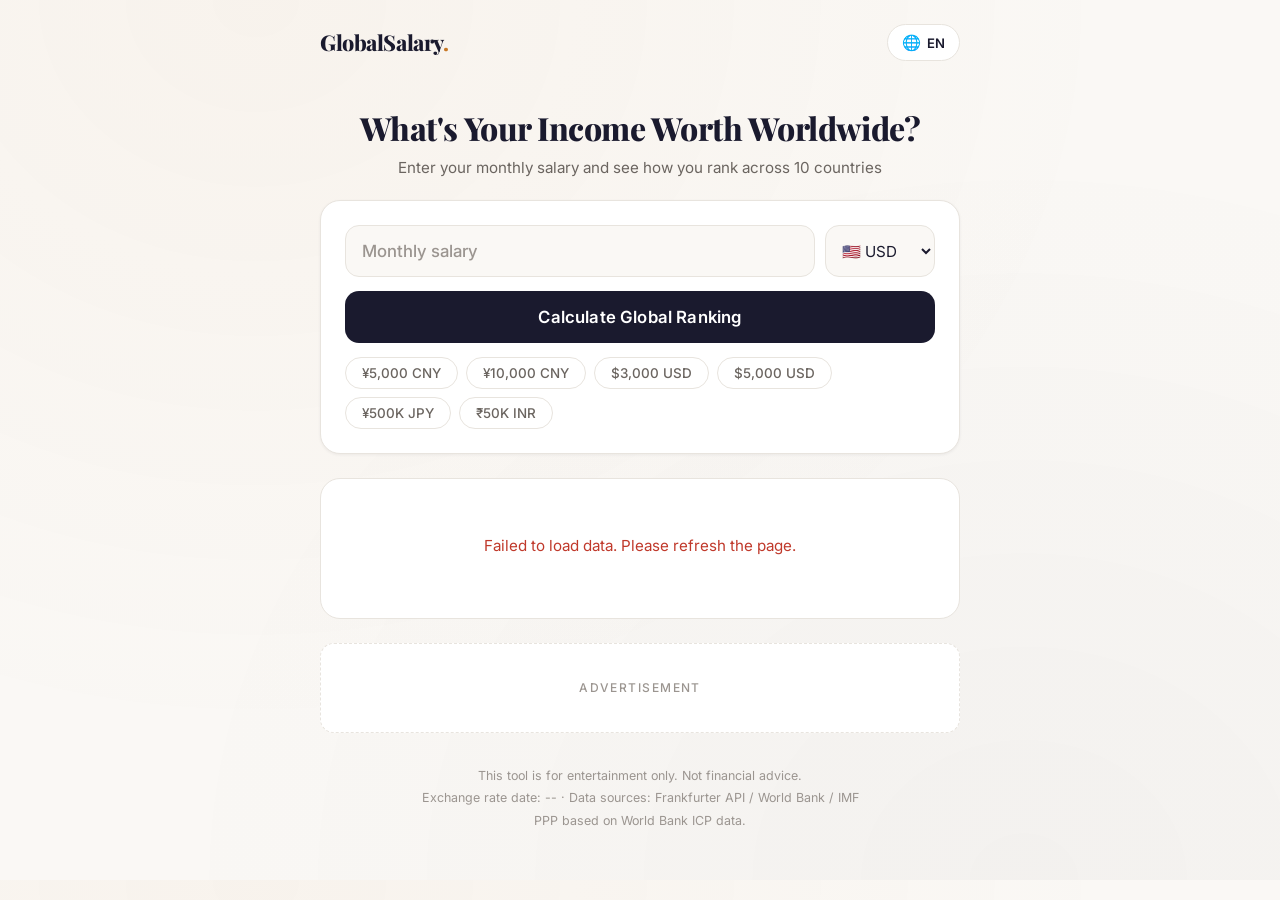
==== index.html @ d6f305a1 "fix: 修复 render.js 中 shareActions 漏括号导致页面报错 + 币种顺序调整 - render.js: shareActions.style.display → shareA" ====
<!DOCTYPE html>
<html lang="en">
<head>
  <meta charset="UTF-8">
  <meta name="viewport" content="width=device-width, initial-scale=1.0">
  <title>Global Income Comparison — What's Your Income Worth Worldwide?</title>
  <meta name="description" content="Enter your monthly salary and see how you rank across 10 countries. Compare purchasing power parity (PPP) with fun animated characters.">
  <meta property="og:title" content="Global Income Comparison">
  <meta property="og:description" content="See how your salary ranks worldwide">
  <meta property="og:type" content="website">
  <meta property="og:image" content="https://globalsalary.fun/og-image.png">
  <meta property="og:image:width" content="1200">
  <meta property="og:image:height" content="630">
  <meta name="theme-color" content="#1a1a2e">
  <link rel="icon" href="data:image/svg+xml,<svg xmlns='http://www.w3.org/2000/svg' viewBox='0 0 100 100'><text y='.9em' font-size='90'>💰</text></svg>">
  <link rel="preconnect" href="https://fonts.googleapis.com">
  <link rel="preconnect" href="https://fonts.gstatic.com" crossorigin>
  <link href="https://fonts.googleapis.com/css2?family=Playfair+Display:wght@600;700;800&family=Inter:wght@400;500;600;700&display=swap" rel="stylesheet">
  <link rel="stylesheet" href="css/style.css">
</head>
<body>
  <div class="page">
    <header class="header">
      <div class="header-top">
        <div class="logo">GlobalSalary<span class="logo-dot">.</span></div>
        <div class="lang-switcher" id="lang-switcher">
          <button class="lang-toggle" id="lang-toggle" aria-label="Switch language">
            <span class="lang-icon">🌐</span>
            <span id="current-lang">EN</span>
          </button>
          <div class="lang-dropdown" id="lang-dropdown">
            <button data-lang="en" class="lang-option active">English</button>
            <button data-lang="ja" class="lang-option">日本語</button>
            <button data-lang="ko" class="lang-option">한국어</button>
            <button data-lang="zh-CN" class="lang-option">中文</button>
            <button data-lang="vi" class="lang-option">Tiếng Việt</button>
            <button data-lang="hi" class="lang-option">हिन्दी</button>
            <button data-lang="pt-BR" class="lang-option">Português (BR)</button>
          </div>
        </div>
      </div>
    </header>

    <main>
      <section class="hero">
        <h1 class="hero-title" id="hero-title">What's Your Income Worth Worldwide?</h1>
        <p class="hero-subtitle" id="hero-subtitle">Enter your monthly salary and see how you rank across 10 countries</p>
      </section>

      <section class="input-section">
        <div class="input-row">
          <input type="number" id="amount" placeholder="Monthly salary" step="any" min="0.01" inputmode="decimal">
          <select id="currency" aria-label="Currency">
            <option value="USD">🇺🇸 USD</option>
            <option value="EUR">🇪🇺 EUR</option>
            <option value="GBP">🇬🇧 GBP</option>
            <option value="JPY">🇯🇵 JPY</option>
            <option value="CNY">🇨🇳 CNY</option>
            <option value="INR">🇮🇳 INR</option>
            <option value="BRL">🇧🇷 BRL</option>
            <option value="VND">🇻🇳 VND</option>
            <option value="IDR">🇮🇩 IDR</option>
            <option value="RUB">🇷🇺 RUB</option>
          </select>
        </div>
        <button class="calc-btn" id="calc-btn">Calculate Global Ranking</button>
        <div class="quick-fills" id="quick-fills">
          <button class="quick-fill" data-amount="5000" data-currency="CNY">¥5,000 CNY</button>
          <button class="quick-fill" data-amount="10000" data-currency="CNY">¥10,000 CNY</button>
          <button class="quick-fill" data-amount="3000" data-currency="USD">$3,000 USD</button>
          <button class="quick-fill" data-amount="5000" data-currency="USD">$5,000 USD</button>
          <button class="quick-fill" data-amount="500000" data-currency="JPY">¥500K JPY</button>
          <button class="quick-fill" data-amount="50000" data-currency="INR">₹50K INR</button>
        </div>
      </section>

      <section class="results-section">
        <div id="capture-area">
          <div class="capture-title" id="rank-title">My Global Income Ranking</div>
          <div id="results-container">
            <div class="empty-state">
              <div class="empty-icon">🌍</div>
              <div class="empty-hint" id="empty-hint">Enter your monthly salary to see your global ranking</div>
            </div>
          </div>
        </div>
        <div class="share-actions" id="share-actions" style="display:none">
          <button class="share-btn" id="share-img-btn">
            <span class="share-icon">📸</span>
            <span id="share-text">Generate Share Image</span>
          </button>
        </div>
      </section>

      <aside class="ad-container" aria-label="Advertisement">
        <div class="ad-placeholder">
          <span class="ad-label">Advertisement</span>
        </div>
      </aside>

      <footer class="disclaimer">
        <p id="disc-1">This tool is for entertainment only. Not financial advice.</p>
        <p><span id="disc-2">Exchange rate date:</span> <span id="data-date">--</span> · <span id="disc-3">Data sources: Frankfurter API / World Bank / IMF</span></p>
        <p id="disc-4">PPP based on World Bank ICP data.</p>
      </footer>
    </main>
  </div>

  <script src="https://html2canvas.hertzen.com/dist/html2canvas.min.js"></script>
  <script src="js/i18n.js"></script>
  <script src="js/exchange.js"></script>
  <script src="js/levels.js"></script>
  <script src="js/characters.js"></script>
  <script src="js/share.js"></script>
  <script src="js/render.js"></script>
  <script src="js/main.js"></script>
</body>
</html>
---- css/style.css ----
:root {
  --bg: #faf8f5;
  --surface: #ffffff;
  --surface-hover: #f8f6f2;
  --text: #1a1a2e;
  --text-secondary: #6b6560;
  --text-muted: #9b9590;
  --accent: #c77826;
  --accent-light: #e8a84c;
  --navy: #1a1a2e;
  --navy-light: #2d2d44;
  --border: #e8e4de;
  --border-light: #f0ece6;
  --shadow-sm: 0 1px 3px rgba(26, 26, 46, 0.06);
  --shadow-md: 0 4px 16px rgba(26, 26, 46, 0.08);
  --shadow-lg: 0 8px 32px rgba(26, 26, 46, 0.1);
  --radius-sm: 8px;
  --radius: 14px;
  --radius-lg: 20px;
  --font-display: 'Playfair Display', Georgia, 'Times New Roman', serif;
  --font-body: 'Inter', -apple-system, BlinkMacSystemFont, 'Segoe UI', sans-serif;
  /* Level colors */
  --lvl-extremely-rich: #c77826;
  --lvl-extremely-rich-bg: #fdf3e0;
  --lvl-very-rich: #b87c2c;
  --lvl-very-rich-bg: #fef0db;
  --lvl-middle: #2a7d4f;
  --lvl-middle-bg: #e6f4ec;
  --lvl-average: #2d5f7c;
  --lvl-average-bg: #e8f0f7;
  --lvl-low: #6b4e8a;
  --lvl-low-bg: #f2ecf7;
  --lvl-very-low: #8b5e3c;
  --lvl-very-low-bg: #faf0e8;
  --lvl-extremely-low: #9b4b4b;
  --lvl-extremely-low-bg: #faebeb;
}

*, *::before, *::after { margin: 0; padding: 0; box-sizing: border-box; }

body {
  font-family: var(--font-body);
  background: var(--bg);
  color: var(--text);
  line-height: 1.5;
  -webkit-font-smoothing: antialiased;
  background-image:
    radial-gradient(ellipse at 20% 0%, rgba(199, 120, 38, 0.04) 0%, transparent 60%),
    radial-gradient(ellipse at 80% 100%, rgba(26, 26, 46, 0.03) 0%, transparent 60%);
}

.page {
  max-width: 680px;
  margin: 0 auto;
  padding: 24px 20px 48px;
}

/* Header */
.header { margin-bottom: 20px; }
.header-top {
  display: flex;
  justify-content: space-between;
  align-items: center;
}
.logo {
  font-family: var(--font-display);
  font-size: 1.35rem;
  font-weight: 800;
  color: var(--navy);
  letter-spacing: -0.02em;
}
.logo-dot { color: var(--accent); }

/* Language switcher */
.lang-switcher { position: relative; }
.lang-toggle {
  display: flex;
  align-items: center;
  gap: 6px;
  padding: 8px 14px;
  background: var(--surface);
  border: 1.5px solid var(--border);
  border-radius: 24px;
  cursor: pointer;
  font-family: var(--font-body);
  font-size: 0.82rem;
  font-weight: 600;
  color: var(--text);
  transition: border-color 0.2s, box-shadow 0.2s;
}
.lang-toggle:hover { border-color: var(--accent); box-shadow: var(--shadow-sm); }
.lang-icon { font-size: 0.95rem; }
.lang-dropdown {
  display: none;
  position: absolute;
  top: calc(100% + 6px);
  right: 0;
  background: var(--surface);
  border: 1.5px solid var(--border);
  border-radius: var(--radius);
  box-shadow: var(--shadow-lg);
  padding: 6px;
  min-width: 180px;
  z-index: 100;
}
.lang-dropdown.open { display: block; }
.lang-option {
  display: block;
  width: 100%;
  text-align: left;
  padding: 10px 14px;
  border: none;
  background: none;
  cursor: pointer;
  font-family: var(--font-body);
  font-size: 0.9rem;
  color: var(--text);
  border-radius: var(--radius-sm);
  transition: background 0.15s;
}
.lang-option:hover { background: var(--bg); }
.lang-option.active { background: #fdf3e0; color: var(--accent); font-weight: 600; }

/* Hero */
.hero {
  text-align: center;
  padding: 28px 0 20px;
}
.hero-title {
  font-family: var(--font-display);
  font-size: 2rem;
  font-weight: 800;
  color: var(--navy);
  line-height: 1.2;
  letter-spacing: -0.015em;
}
.hero-subtitle {
  color: var(--text-secondary);
  font-size: 0.95rem;
  margin-top: 10px;
  font-weight: 400;
}

/* Input section */
.input-section {
  background: var(--surface);
  border: 1px solid var(--border);
  border-radius: var(--radius-lg);
  padding: 24px;
  box-shadow: var(--shadow-sm);
  margin-bottom: 24px;
}
.input-row {
  display: flex;
  gap: 10px;
  align-items: center;
}
.input-row input {
  flex: 1;
  height: 52px;
  border: 1.5px solid var(--border);
  border-radius: var(--radius);
  padding: 0 16px;
  font-family: var(--font-body);
  font-size: 1.05rem;
  font-weight: 500;
  color: var(--text);
  background: var(--bg);
  outline: none;
  transition: border-color 0.2s, box-shadow 0.2s;
}
.input-row input:focus {
  border-color: var(--accent);
  box-shadow: 0 0 0 3px rgba(199, 120, 38, 0.1);
}
.input-row input::placeholder { color: var(--text-muted); }
.input-row select {
  height: 52px;
  border: 1.5px solid var(--border);
  border-radius: var(--radius);
  padding: 0 12px;
  font-family: var(--font-body);
  font-size: 0.95rem;
  background: var(--bg);
  color: var(--text);
  cursor: pointer;
  min-width: 110px;
  outline: none;
  transition: border-color 0.2s;
}
.input-row select:focus { border-color: var(--accent); }

.calc-btn {
  width: 100%;
  height: 52px;
  margin-top: 14px;
  background: var(--navy);
  color: #fff;
  border: none;
  border-radius: var(--radius);
  font-family: var(--font-body);
  font-size: 1.05rem;
  font-weight: 600;
  cursor: pointer;
  transition: background 0.2s, transform 0.1s, box-shadow 0.2s;
  letter-spacing: 0.01em;
}
.calc-btn:hover {
  background: var(--navy-light);
  box-shadow: var(--shadow-md);
}
.calc-btn:active { transform: scale(0.985); }

/* Quick fills */
.quick-fills {
  display: flex;
  gap: 8px;
  margin-top: 14px;
  flex-wrap: wrap;
}
.quick-fill {
  padding: 7px 16px;
  border: 1.5px solid var(--border);
  border-radius: 22px;
  background: var(--surface);
  color: var(--text-secondary);
  font-family: var(--font-body);
  font-size: 0.84rem;
  font-weight: 500;
  cursor: pointer;
  transition: all 0.2s;
}
.quick-fill:hover {
  border-color: var(--accent);
  color: var(--accent);
  background: #fef9f3;
}

/* Results */
.results-section { min-height: 120px; }

/* Empty state */
.empty-state { text-align: center; padding: 52px 20px; }
.empty-icon { font-size: 2.8rem; margin-bottom: 12px; opacity: 0.6; }
.empty-hint { color: var(--text-muted); font-size: 0.95rem; }

/* Error state */
.error-message {
  text-align: center;
  color: #c0392b;
  padding: 40px 20px;
  font-size: 0.95rem;
}

/* Capture area */
#capture-area {
  background: var(--surface);
  border: 1px solid var(--border);
  border-radius: var(--radius-lg);
  padding: 16px 20px 20px;
}
.capture-title {
  text-align: center;
  font-family: var(--font-display);
  font-size: 1.15rem;
  font-weight: 700;
  color: var(--navy);
  padding: 10px 0 14px;
  display: none;
  letter-spacing: -0.01em;
}

/* Result cards */
.result-card {
  display: flex;
  align-items: center;
  gap: 14px;
  padding: 16px 18px;
  margin-bottom: 8px;
  background: var(--bg);
  border: 1px solid var(--border-light);
  border-radius: var(--radius);
  animation: cardIn 0.45s ease-out both;
  transition: transform 0.2s, box-shadow 0.2s;
}
.result-card:hover {
  transform: translateY(-1px);
  box-shadow: var(--shadow-sm);
}
.result-card:last-child { margin-bottom: 0; }

.card-rank {
  font-family: var(--font-display);
  font-size: 0.95rem;
  font-weight: 700;
  color: var(--text-muted);
  min-width: 30px;
  text-align: center;
}
.card-flag { font-size: 1.7rem; line-height: 1; }
.card-info { flex: 1; min-width: 0; }
.card-currency { font-size: 0.78rem; color: var(--text-muted); font-weight: 500; letter-spacing: 0.03em; }
.card-amount {
  font-size: 1.15rem;
  font-weight: 700;
  color: var(--text);
  font-family: var(--font-body);
  letter-spacing: -0.01em;
  margin-top: 1px;
}
.card-country {
  font-size: 0.76rem;
  color: var(--text-muted);
  margin-top: 1px;
}
.card-levels {
  display: flex;
  flex-direction: column;
  gap: 5px;
  align-items: flex-end;
}
.level-tag {
  padding: 4px 12px;
  border-radius: 12px;
  font-size: 0.73rem;
  font-weight: 600;
  white-space: nowrap;
  letter-spacing: 0.01em;
}
.card-character {
  font-size: 1.7rem;
  min-width: 36px;
  text-align: center;
  line-height: 1;
}

/* Level colors */
.extremely_rich { background: var(--lvl-extremely-rich-bg); color: var(--lvl-extremely-rich); }
.very_rich     { background: var(--lvl-very-rich-bg); color: var(--lvl-very-rich); }
.middle        { background: var(--lvl-middle-bg); color: var(--lvl-middle); }
.average       { background: var(--lvl-average-bg); color: var(--lvl-average); }
.low           { background: var(--lvl-low-bg); color: var(--lvl-low); }
.very_low      { background: var(--lvl-very-low-bg); color: var(--lvl-very-low); }
.extremely_low { background: var(--lvl-extremely-low-bg); color: var(--lvl-extremely-low); }

/* Share actions */
.share-actions { display: flex; justify-content: center; margin-top: 18px; }
.share-btn {
  display: inline-flex;
  align-items: center;
  gap: 8px;
  padding: 12px 28px;
  background: var(--surface);
  border: 1.5px solid var(--border);
  border-radius: 28px;
  color: var(--text);
  font-family: var(--font-body);
  font-size: 0.92rem;
  font-weight: 600;
  cursor: pointer;
  transition: all 0.2s;
}
.share-btn:hover { border-color: var(--accent); color: var(--accent); background: #fef9f3; }
.share-icon { font-size: 1.05rem; }

/* Ad */
.ad-container { margin: 24px 0; display: flex; justify-content: center; }
.ad-placeholder {
  width: 100%;
  max-width: 728px;
  height: 90px;
  background: var(--surface);
  border: 1.5px dashed var(--border);
  border-radius: var(--radius);
  display: flex;
  align-items: center;
  justify-content: center;
}
.ad-label { font-size: 0.75rem; color: var(--text-muted); text-transform: uppercase; letter-spacing: 0.12em; font-weight: 500; }

/* Disclaimer */
.disclaimer {
  margin-top: 32px;
  text-align: center;
  font-size: 0.78rem;
  color: var(--text-muted);
  line-height: 1.8;
}

/* Animations */
@keyframes cardIn {
  0% { opacity: 0; transform: translateY(16px) scale(0.96); }
  100% { opacity: 1; transform: translateY(0) scale(1); }
}

/* Mobile */
@media (max-width: 480px) {
  .page { padding: 16px 14px 32px; }
  .hero-title { font-size: 1.5rem; }
  .hero-subtitle { font-size: 0.85rem; }
  .input-section { padding: 18px 16px; }
  .input-row input { font-size: 1rem; height: 48px; }
  .input-row select { height: 48px; min-width: 95px; }
  .calc-btn { height: 48px; font-size: 1rem; }
  .result-card { padding: 12px 14px; gap: 10px; }
  .card-amount { font-size: 1rem; }
  .card-flag { font-size: 1.4rem; }
  .card-character { font-size: 1.4rem; min-width: 30px; }
  .level-tag { font-size: 0.68rem; padding: 3px 10px; }
  .ad-placeholder { max-width: 320px; height: 50px; }
  .lang-dropdown { min-width: 160px; }
}
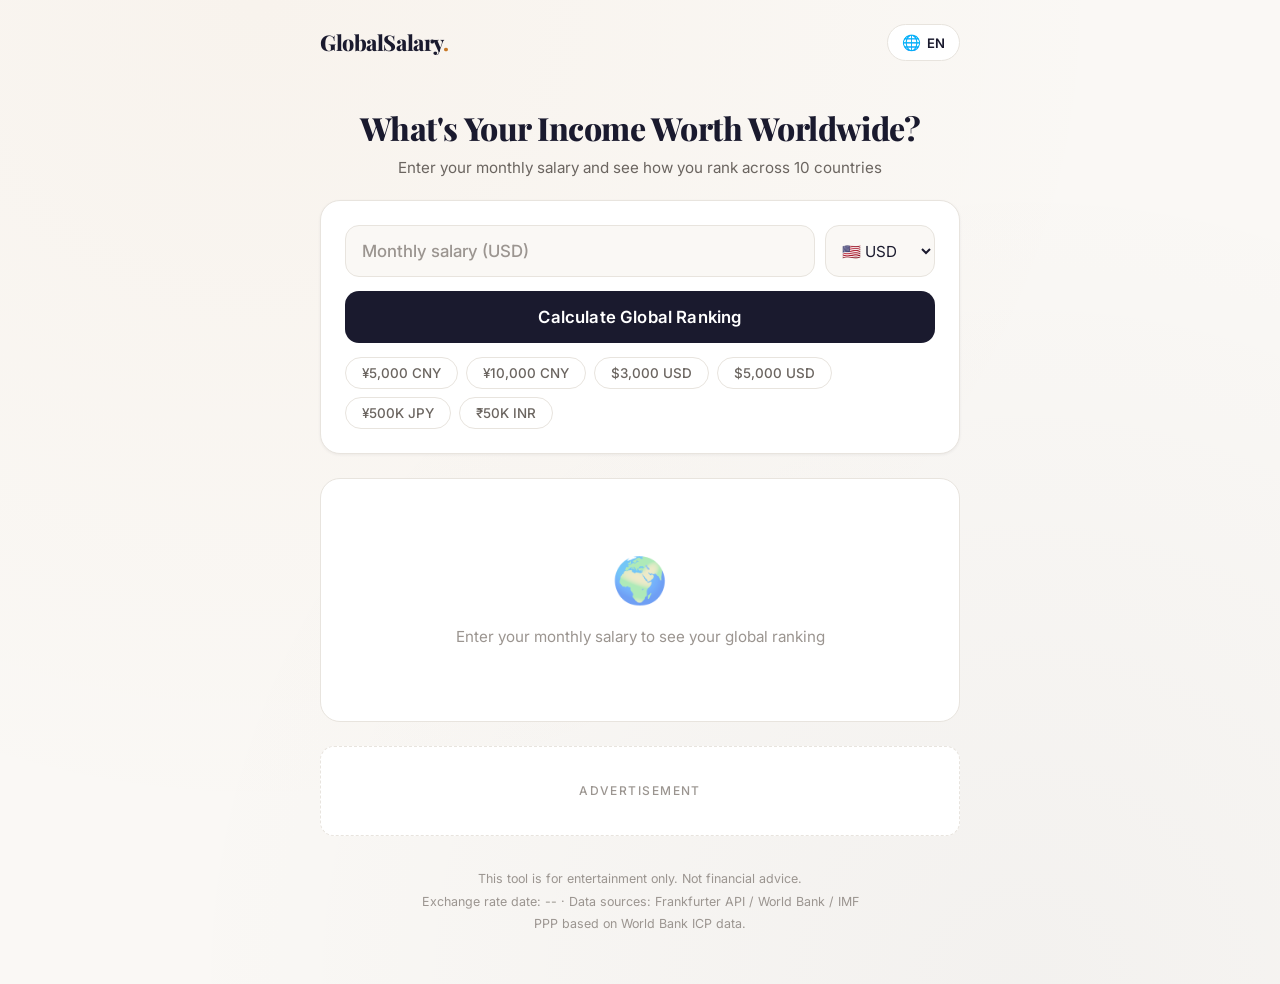
==== commit b4198af7: "fix: 代码审查反馈修复（7中优 + 6低优） - i18n: PPP 前缀纳入翻译系统（zh-CN→购买力平价，其余→PPP） - share.js: Capturing...使用 I18n.t，" ====
--- a/index.html
+++ b/index.html
@@ -8,7 +8,9 @@
   <meta property="og:title" content="Global Income Comparison">
   <meta property="og:description" content="See how your salary ranks worldwide">
   <meta property="og:type" content="website">
+  <meta property="og:url" content="https://globalsalary.fun/">
   <meta property="og:image" content="https://globalsalary.fun/og-image.png">
+  <meta name="twitter:card" content="summary_large_image">
   <meta property="og:image:width" content="1200">
   <meta property="og:image:height" content="630">
   <meta name="theme-color" content="#1a1a2e">
--- a/css/style.css
+++ b/css/style.css
@@ -1,7 +1,6 @@
 :root {
   --bg: #faf8f5;
   --surface: #ffffff;
-  --surface-hover: #f8f6f2;
   --text: #1a1a2e;
   --text-secondary: #6b6560;
   --text-muted: #9b9590;
@@ -393,6 +392,30 @@
   100% { opacity: 1; transform: translateY(0) scale(1); }
 }
 
+/* Toast */
+.share-toast {
+  position: fixed;
+  bottom: 28px;
+  left: 50%;
+  transform: translateX(-50%) translateY(100px);
+  background: var(--navy);
+  color: #fff;
+  padding: 12px 24px;
+  border-radius: 28px;
+  font-family: var(--font-body);
+  font-size: 0.92rem;
+  font-weight: 600;
+  z-index: 999;
+  opacity: 0;
+  transition: transform 0.3s ease, opacity 0.3s ease;
+  pointer-events: none;
+  box-shadow: 0 4px 20px rgba(0,0,0,0.25);
+}
+.share-toast.show {
+  transform: translateX(-50%) translateY(0);
+  opacity: 1;
+}
+
 /* Mobile */
 @media (max-width: 480px) {
   .page { padding: 16px 14px 32px; }
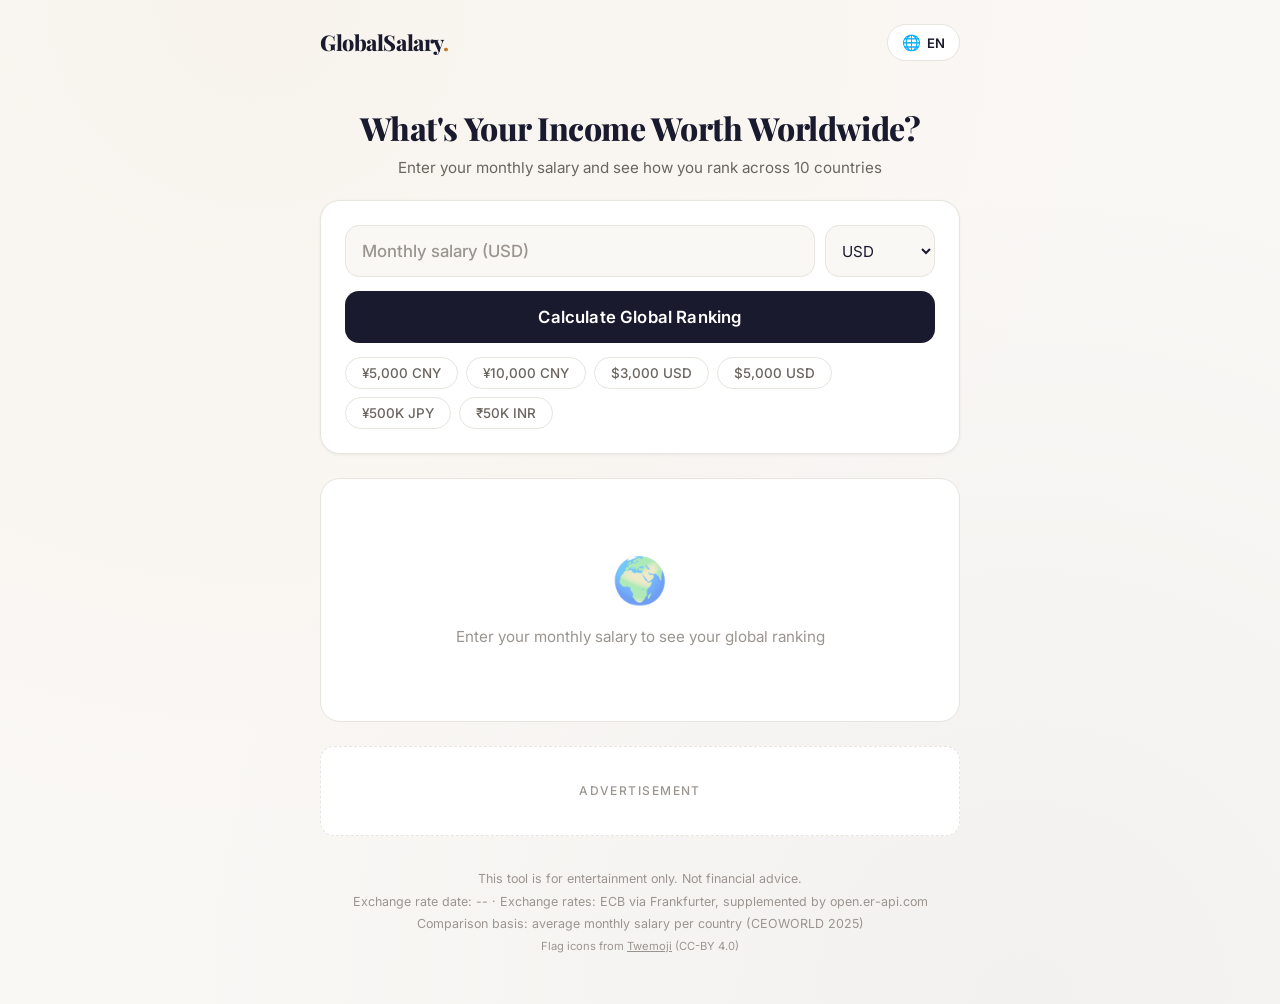
==== commit 78fdfde5: "fix: 对抗性审查修复 — 分享图水印、国旗渲染与数据可信度 - 分享图补上域名水印、免责声明、数据日期和输入回显（此前截图无任何回流路径） - emoji 国旗换成自托管 Twemoji SVG：" ====
--- a/index.html
+++ b/index.html
@@ -53,16 +53,16 @@
         <div class="input-row">
           <input type="number" id="amount" placeholder="Monthly salary" step="any" min="0.01" inputmode="decimal">
           <select id="currency" aria-label="Currency">
-            <option value="USD">🇺🇸 USD</option>
-            <option value="EUR">🇪🇺 EUR</option>
-            <option value="GBP">🇬🇧 GBP</option>
-            <option value="JPY">🇯🇵 JPY</option>
-            <option value="CNY">🇨🇳 CNY</option>
-            <option value="INR">🇮🇳 INR</option>
-            <option value="BRL">🇧🇷 BRL</option>
-            <option value="VND">🇻🇳 VND</option>
-            <option value="IDR">🇮🇩 IDR</option>
-            <option value="RUB">🇷🇺 RUB</option>
+            <option value="USD">USD</option>
+            <option value="EUR">EUR</option>
+            <option value="GBP">GBP</option>
+            <option value="JPY">JPY</option>
+            <option value="CNY">CNY</option>
+            <option value="INR">INR</option>
+            <option value="BRL">BRL</option>
+            <option value="VND">VND</option>
+            <option value="IDR">IDR</option>
+            <option value="RUB">RUB</option>
           </select>
         </div>
         <button class="calc-btn" id="calc-btn">Calculate Global Ranking</button>
@@ -79,11 +79,17 @@
       <section class="results-section">
         <div id="capture-area">
           <div class="capture-title" id="rank-title">My Global Income Ranking</div>
+          <div class="capture-meta" id="capture-meta"></div>
           <div id="results-container">
             <div class="empty-state">
               <div class="empty-icon">🌍</div>
               <div class="empty-hint" id="empty-hint">Enter your monthly salary to see your global ranking</div>
             </div>
+          </div>
+          <div class="capture-footer" id="capture-footer">
+            <div class="capture-brand">globalsalary.fun</div>
+            <div class="capture-fine" id="capture-fine"></div>
+            <div class="capture-date"><span id="capture-date-label"></span> <span id="capture-date-value">--</span></div>
           </div>
         </div>
         <div class="share-actions" id="share-actions" style="display:none">
@@ -102,8 +108,10 @@
 
       <footer class="disclaimer">
         <p id="disc-1">This tool is for entertainment only. Not financial advice.</p>
-        <p><span id="disc-2">Exchange rate date:</span> <span id="data-date">--</span> · <span id="disc-3">Data sources: Frankfurter API / World Bank / IMF</span></p>
-        <p id="disc-4">PPP based on World Bank ICP data.</p>
+        <p><span id="disc-2">Exchange rate date:</span> <span id="data-date">--</span> · <span id="disc-3">Exchange rates: ECB via Frankfurter, supplemented by open.er-api.com</span></p>
+        <p class="stale-note" id="stale-note"></p>
+        <p id="disc-4">Comparison basis: average monthly salary per country (CEOWORLD 2025)</p>
+        <p class="credit">Flag icons from <a href="https://github.com/twitter/twemoji" rel="license noopener">Twemoji</a> (CC-BY 4.0)</p>
       </footer>
     </main>
   </div>
--- a/css/style.css
+++ b/css/style.css
@@ -269,6 +269,39 @@
   letter-spacing: -0.01em;
 }
 
+.capture-meta {
+  text-align: center;
+  font-size: 0.88rem;
+  color: var(--text-muted);
+  margin: -6px 0 14px;
+  display: none;
+}
+.capture-footer {
+  margin-top: 16px;
+  padding-top: 14px;
+  border-top: 1px solid var(--border);
+  text-align: center;
+  display: none;
+}
+.capture-brand {
+  font-family: var(--font-display);
+  font-weight: 700;
+  font-size: 1rem;
+  color: var(--navy);
+  letter-spacing: -0.01em;
+}
+.capture-fine {
+  font-size: 0.75rem;
+  color: var(--text-muted);
+  margin-top: 5px;
+  line-height: 1.5;
+}
+.capture-date {
+  font-size: 0.72rem;
+  color: var(--text-muted);
+  margin-top: 3px;
+}
+
 /* Result cards */
 .result-card {
   display: flex;
@@ -296,7 +329,14 @@
   min-width: 30px;
   text-align: center;
 }
-.card-flag { font-size: 1.7rem; line-height: 1; }
+.card-flag {
+  width: 30px;
+  height: 30px;
+  flex: 0 0 30px;
+  display: block;
+  border-radius: 7px;
+  box-shadow: 0 1px 3px rgba(0, 0, 0, 0.14);
+}
 .card-info { flex: 1; min-width: 0; }
 .card-currency { font-size: 0.78rem; color: var(--text-muted); font-weight: 500; letter-spacing: 0.03em; }
 .card-amount {
@@ -314,8 +354,6 @@
 }
 .card-levels {
   display: flex;
-  flex-direction: column;
-  gap: 5px;
   align-items: flex-end;
 }
 .level-tag {
@@ -341,6 +379,7 @@
 .low           { background: var(--lvl-low-bg); color: var(--lvl-low); }
 .very_low      { background: var(--lvl-very-low-bg); color: var(--lvl-very-low); }
 .extremely_low { background: var(--lvl-extremely-low-bg); color: var(--lvl-extremely-low); }
+.level-unavailable { background: #f1f1f3; color: var(--text-muted); font-weight: 500; }
 
 /* Share actions */
 .share-actions { display: flex; justify-content: center; margin-top: 18px; }
@@ -385,6 +424,10 @@
   color: var(--text-muted);
   line-height: 1.8;
 }
+.credit { font-size: 0.7rem; }
+.credit a { color: inherit; }
+.stale-note:empty { display: none; }
+.stale-note { color: #b06a00; font-size: 0.74rem; }
 
 /* Animations */
 @keyframes cardIn {
@@ -427,7 +470,7 @@
   .calc-btn { height: 48px; font-size: 1rem; }
   .result-card { padding: 12px 14px; gap: 10px; }
   .card-amount { font-size: 1rem; }
-  .card-flag { font-size: 1.4rem; }
+  .card-flag { width: 25px; height: 25px; flex-basis: 25px; }
   .card-character { font-size: 1.4rem; min-width: 30px; }
   .level-tag { font-size: 0.68rem; padding: 3px 10px; }
   .ad-placeholder { max-width: 320px; height: 50px; }
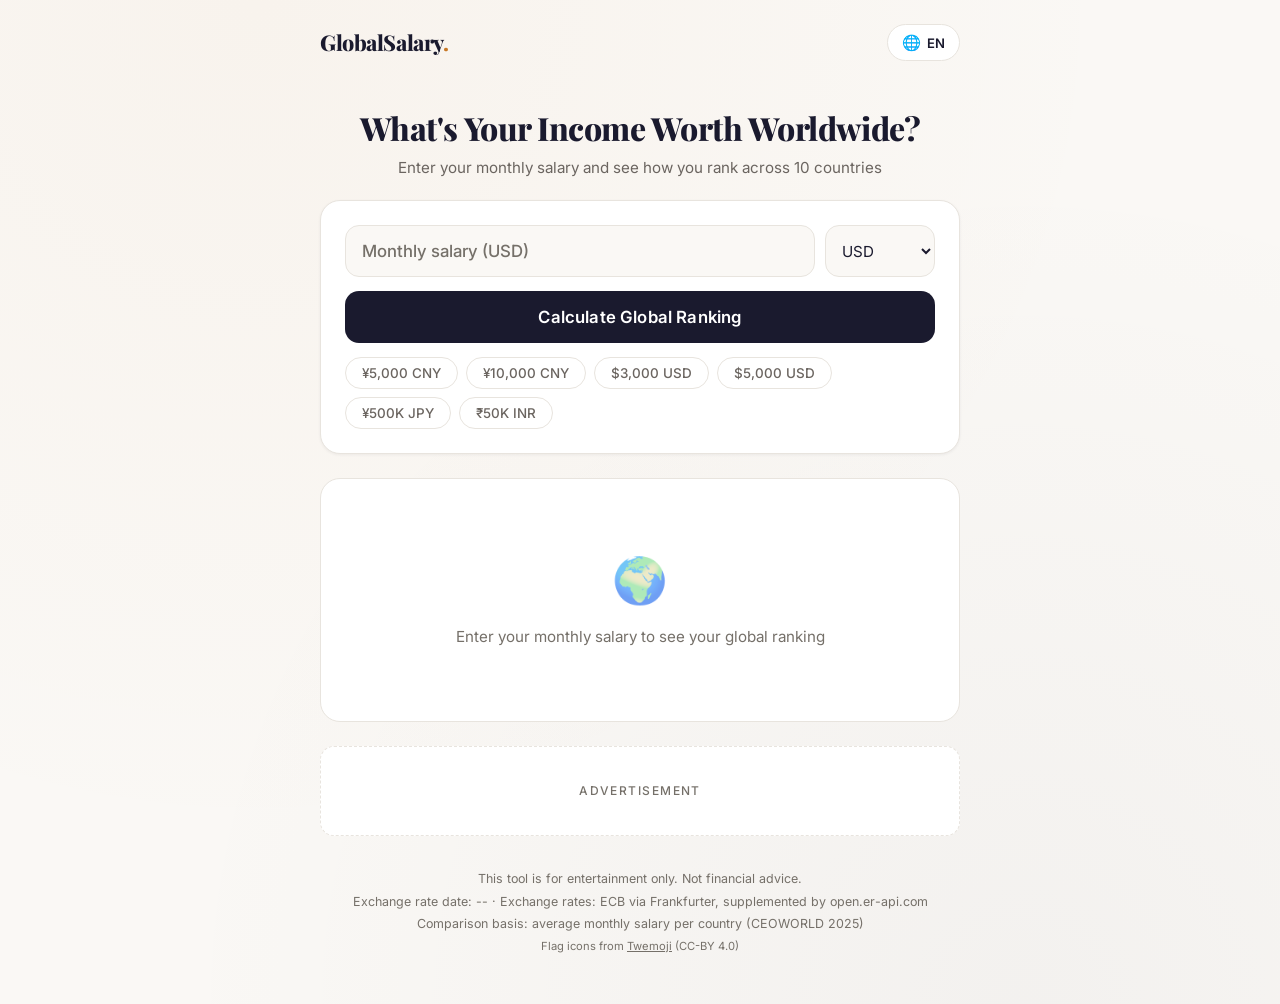
==== commit 3993df47: "fix: html2canvas 改为带 SRI 的按需加载，并补齐无障碍与对比度 - 此前 html2canvas 是同步第三方 <script>，排在全部应用脚本之前：CDN 慢或被拦时   整个" ====
--- a/index.html
+++ b/index.html
@@ -10,6 +10,8 @@
   <meta property="og:type" content="website">
   <meta property="og:url" content="https://globalsalary.fun/">
   <meta property="og:image" content="https://globalsalary.fun/og-image.png">
+  <meta property="og:image:alt" content="What's your salary worth worldwide? Sample ranking across India, Vietnam and the United States">
+  <meta name="twitter:image" content="https://globalsalary.fun/og-image.png">
   <meta name="twitter:card" content="summary_large_image">
   <meta property="og:image:width" content="1200">
   <meta property="og:image:height" content="630">
@@ -26,7 +28,7 @@
       <div class="header-top">
         <div class="logo">GlobalSalary<span class="logo-dot">.</span></div>
         <div class="lang-switcher" id="lang-switcher">
-          <button class="lang-toggle" id="lang-toggle" aria-label="Switch language">
+          <button class="lang-toggle" id="lang-toggle" aria-label="Switch language" aria-haspopup="true" aria-expanded="false" aria-controls="lang-dropdown">
             <span class="lang-icon">🌐</span>
             <span id="current-lang">EN</span>
           </button>
@@ -51,6 +53,7 @@
 
       <section class="input-section">
         <div class="input-row">
+          <label class="visually-hidden" for="amount" id="amount-label">Monthly salary</label>
           <input type="number" id="amount" placeholder="Monthly salary" step="any" min="0.01" inputmode="decimal">
           <select id="currency" aria-label="Currency">
             <option value="USD">USD</option>
@@ -86,6 +89,7 @@
               <div class="empty-hint" id="empty-hint">Enter your monthly salary to see your global ranking</div>
             </div>
           </div>
+          <p class="visually-hidden" id="results-status" role="status" aria-live="polite"></p>
           <div class="capture-footer" id="capture-footer">
             <div class="capture-brand">globalsalary.fun</div>
             <div class="capture-fine" id="capture-fine"></div>
@@ -116,7 +120,6 @@
     </main>
   </div>
 
-  <script src="https://html2canvas.hertzen.com/dist/html2canvas.min.js"></script>
   <script src="js/i18n.js"></script>
   <script src="js/exchange.js"></script>
   <script src="js/levels.js"></script>
--- a/css/style.css
+++ b/css/style.css
@@ -3,7 +3,7 @@
   --surface: #ffffff;
   --text: #1a1a2e;
   --text-secondary: #6b6560;
-  --text-muted: #9b9590;
+  --text-muted: #757069;
   --accent: #c77826;
   --accent-light: #e8a84c;
   --navy: #1a1a2e;
@@ -19,11 +19,11 @@
   --font-display: 'Playfair Display', Georgia, 'Times New Roman', serif;
   --font-body: 'Inter', -apple-system, BlinkMacSystemFont, 'Segoe UI', sans-serif;
   /* Level colors */
-  --lvl-extremely-rich: #c77826;
+  --lvl-extremely-rich: #8f5200;
   --lvl-extremely-rich-bg: #fdf3e0;
-  --lvl-very-rich: #b87c2c;
+  --lvl-very-rich: #a05c0a;
   --lvl-very-rich-bg: #fef0db;
-  --lvl-middle: #2a7d4f;
+  --lvl-middle: #227345;
   --lvl-middle-bg: #e6f4ec;
   --lvl-average: #2d5f7c;
   --lvl-average-bg: #e8f0f7;
@@ -37,6 +37,15 @@
 
 *, *::before, *::after { margin: 0; padding: 0; box-sizing: border-box; }
 
+.visually-hidden {
+  position: absolute;
+  width: 1px;
+  height: 1px;
+  overflow: hidden;
+  clip-path: inset(50%);
+  white-space: nowrap;
+}
+
 body {
   font-family: var(--font-body);
   background: var(--bg);
@@ -204,8 +213,8 @@
   transition: background 0.2s, transform 0.1s, box-shadow 0.2s;
   letter-spacing: 0.01em;
 }
-.calc-btn:hover {
-  background: var(--navy-light);
+a.calc-btn { display: flex; align-items: center; justify-content: center; text-decoration: none; }
+.calc-btn:hover {  background: var(--navy-light);
   box-shadow: var(--shadow-md);
 }
 .calc-btn:active { transform: scale(0.985); }
@@ -427,7 +436,7 @@
 .credit { font-size: 0.7rem; }
 .credit a { color: inherit; }
 .stale-note:empty { display: none; }
-.stale-note { color: #b06a00; font-size: 0.74rem; }
+.stale-note { color: #9a5b00; font-size: 0.74rem; }
 
 /* Animations */
 @keyframes cardIn {
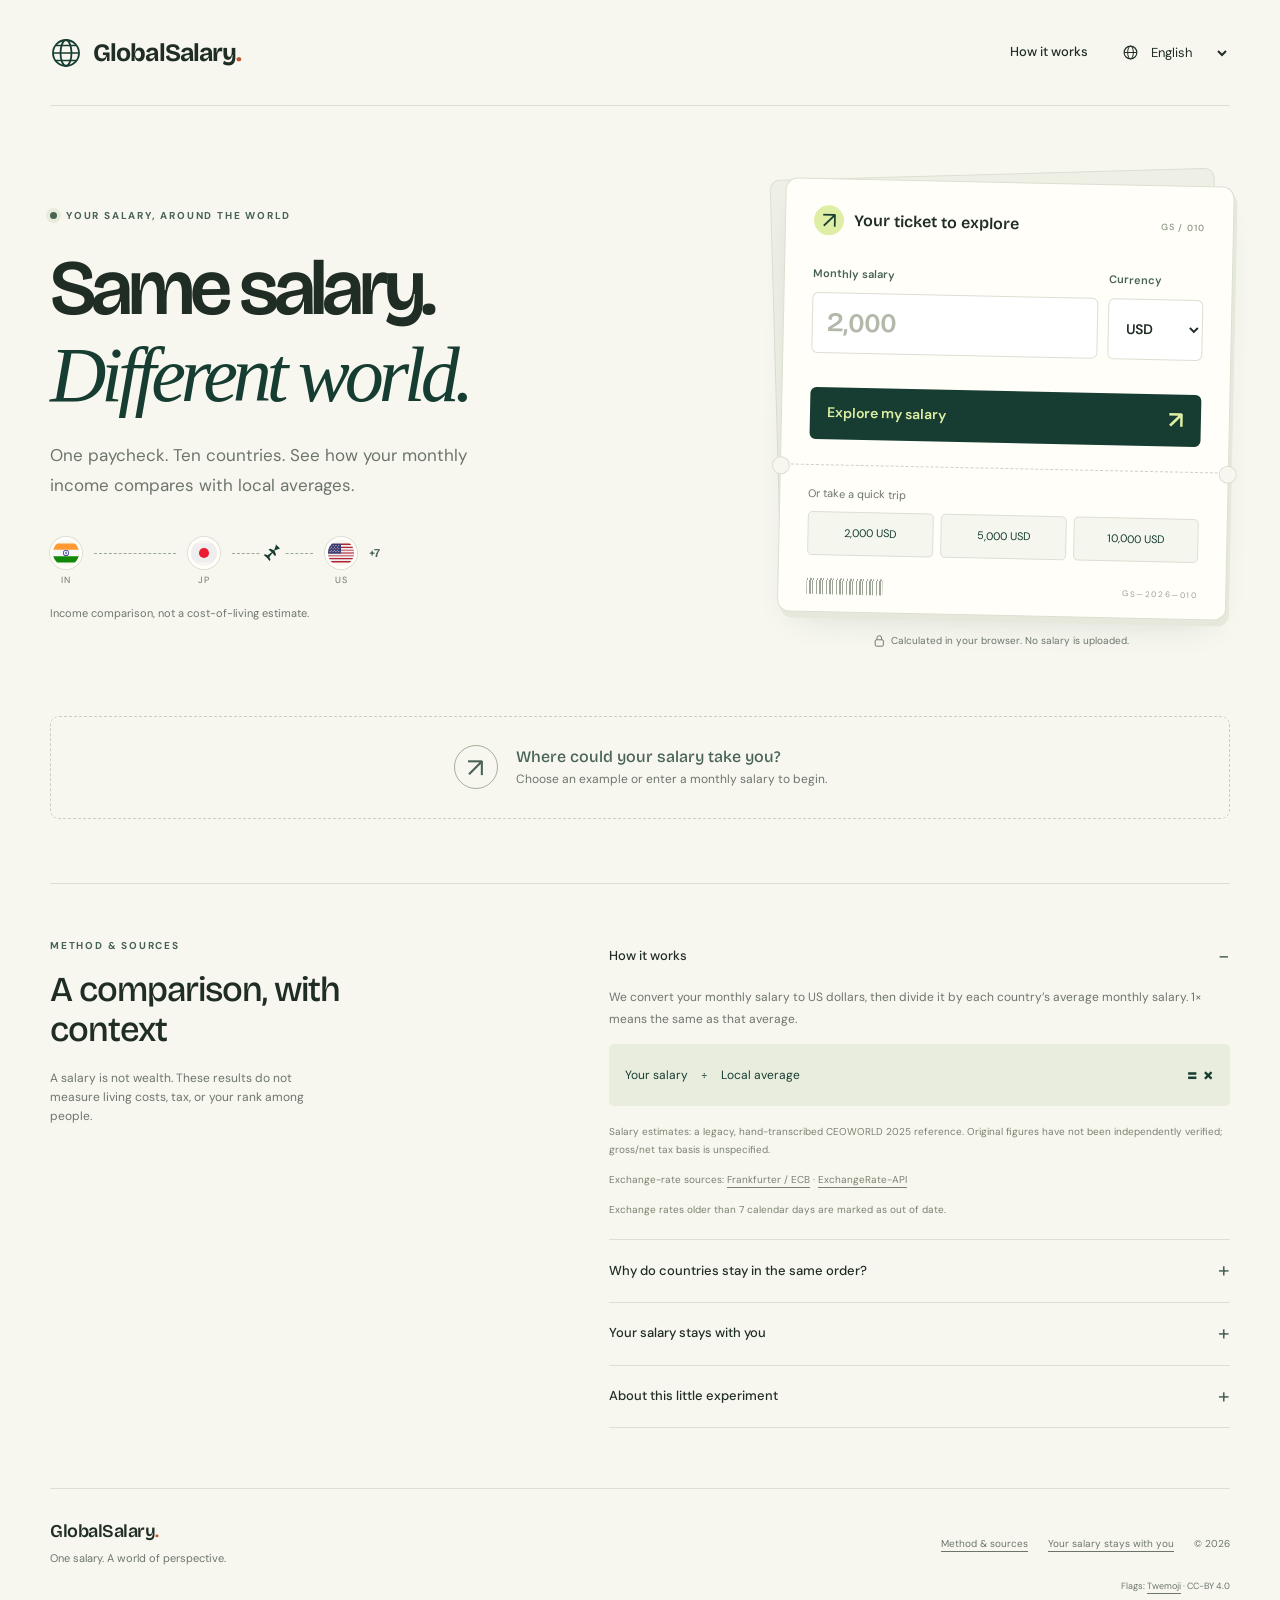
==== commit a32b46bf: "feat(网站): 重构工资环球旅行与分享护照" ====
--- a/index.html
+++ b/index.html
@@ -3,129 +3,127 @@
 <head>
   <meta charset="UTF-8">
   <meta name="viewport" content="width=device-width, initial-scale=1.0">
-  <title>Global Income Comparison — What's Your Income Worth Worldwide?</title>
-  <meta name="description" content="Enter your monthly salary and see how you rank across 10 countries. Compare purchasing power parity (PPP) with fun animated characters.">
-  <meta property="og:title" content="Global Income Comparison">
-  <meta property="og:description" content="See how your salary ranks worldwide">
+  <title>GlobalSalary — Same salary. Different world.</title>
+  <meta name="description" content="Take your salary around the world. Compare your monthly income with average salaries in 10 countries, explore what-if scenarios, and share your salary passport.">
+  <meta property="og:title" content="Same salary. Different world. — GlobalSalary">
+  <meta property="og:description" content="One paycheck. Ten countries. Take your salary on a little world tour.">
   <meta property="og:type" content="website">
-  <meta property="og:url" content="https://globalsalary.fun/">
-  <meta property="og:image" content="https://globalsalary.fun/og-image.png">
-  <meta property="og:image:alt" content="What's your salary worth worldwide? Sample ranking across India, Vietnam and the United States">
-  <meta name="twitter:image" content="https://globalsalary.fun/og-image.png">
+  <meta property="og:url" content="https://global-salary-fun.netlify.app/">
+  <meta property="og:image" content="https://global-salary-fun.netlify.app/og-image.png">
+  <meta property="og:image:alt" content="GlobalSalary — Same salary. Different world. Compare monthly income across ten countries.">
+  <meta name="twitter:image" content="https://global-salary-fun.netlify.app/og-image.png">
   <meta name="twitter:card" content="summary_large_image">
   <meta property="og:image:width" content="1200">
   <meta property="og:image:height" content="630">
-  <meta name="theme-color" content="#1a1a2e">
-  <link rel="icon" href="data:image/svg+xml,<svg xmlns='http://www.w3.org/2000/svg' viewBox='0 0 100 100'><text y='.9em' font-size='90'>💰</text></svg>">
+  <meta name="theme-color" content="#173d32">
+  <meta name="referrer" content="no-referrer">
+  <link rel="icon" href="data:image/svg+xml,%3Csvg xmlns='http://www.w3.org/2000/svg' viewBox='0 0 40 40'%3E%3Crect width='40' height='40' rx='12' fill='%23173d32'/%3E%3Ccircle cx='20' cy='20' r='12' fill='none' stroke='%23dbef98' stroke-width='2'/%3E%3Cellipse cx='20' cy='20' rx='5' ry='12' fill='none' stroke='%23dbef98' stroke-width='2'/%3E%3Cpath d='M8 20h24' stroke='%23dbef98' stroke-width='2'/%3E%3C/svg%3E">
   <link rel="preconnect" href="https://fonts.googleapis.com">
   <link rel="preconnect" href="https://fonts.gstatic.com" crossorigin>
-  <link href="https://fonts.googleapis.com/css2?family=Playfair+Display:wght@600;700;800&family=Inter:wght@400;500;600;700&display=swap" rel="stylesheet">
+  <link href="https://fonts.googleapis.com/css2?family=Bricolage+Grotesque:wght@500;600;700;800&family=DM+Sans:wght@400;500;600;700&display=swap" rel="stylesheet">
   <link rel="stylesheet" href="css/style.css">
 </head>
 <body>
+  <a class="skip-link" href="#salary-form" data-i18n="startJourney">Start exploring</a>
   <div class="page">
     <header class="header">
-      <div class="header-top">
-        <div class="logo">GlobalSalary<span class="logo-dot">.</span></div>
-        <div class="lang-switcher" id="lang-switcher">
-          <button class="lang-toggle" id="lang-toggle" aria-label="Switch language" aria-haspopup="true" aria-expanded="false" aria-controls="lang-dropdown">
-            <span class="lang-icon">🌐</span>
-            <span id="current-lang">EN</span>
-          </button>
-          <div class="lang-dropdown" id="lang-dropdown">
-            <button data-lang="en" class="lang-option active">English</button>
-            <button data-lang="ja" class="lang-option">日本語</button>
-            <button data-lang="ko" class="lang-option">한국어</button>
-            <button data-lang="zh-CN" class="lang-option">中文</button>
-            <button data-lang="vi" class="lang-option">Tiếng Việt</button>
-            <button data-lang="hi" class="lang-option">हिन्दी</button>
-            <button data-lang="pt-BR" class="lang-option">Português (BR)</button>
-          </div>
+      <a class="logo" href="#" aria-label="GlobalSalary home">
+        <svg class="logo-mark" width="32" height="32" viewBox="0 0 32 32" fill="none" aria-hidden="true"><circle cx="16" cy="16" r="13" stroke="currentColor" stroke-width="1.8"/><ellipse cx="16" cy="16" rx="5.5" ry="13" stroke="currentColor" stroke-width="1.8"/><path d="M3 16h26M6 8.5h20M6 23.5h20" stroke="currentColor" stroke-width="1.3"/></svg>
+        <span>GlobalSalary<span class="logo-dot">.</span></span>
+      </a>
+      <nav class="header-nav" aria-label="Main navigation">
+        <a class="nav-link" href="#how-it-works" data-i18n="howItWorks">How it works</a>
+        <div class="language-control">
+          <svg width="17" height="17" viewBox="0 0 24 24" fill="none" aria-hidden="true"><circle cx="12" cy="12" r="9" stroke="currentColor" stroke-width="1.6"/><ellipse cx="12" cy="12" rx="4" ry="9" stroke="currentColor" stroke-width="1.4"/><path d="M3 12h18" stroke="currentColor" stroke-width="1.4"/></svg>
+          <label class="visually-hidden" for="language">Language</label>
+          <select id="language">
+            <option value="en">English</option><option value="zh-CN">中文</option><option value="ja">日本語</option><option value="ko">한국어</option><option value="vi">Tiếng Việt</option><option value="hi">हिन्दी</option><option value="pt-BR">Português</option>
+          </select>
         </div>
-      </div>
+      </nav>
     </header>
 
     <main>
-      <section class="hero">
-        <h1 class="hero-title" id="hero-title">What's Your Income Worth Worldwide?</h1>
-        <p class="hero-subtitle" id="hero-subtitle">Enter your monthly salary and see how you rank across 10 countries</p>
-      </section>
+      <section class="hero" aria-labelledby="hero-title">
+        <div class="hero-copy">
+          <p class="eyebrow"><span class="status-dot" aria-hidden="true"></span><span data-i18n="heroEyebrow">YOUR SALARY, AROUND THE WORLD</span></p>
+          <h1 id="hero-title"><span data-i18n="heroLine1">Same salary.</span><span class="hero-accent" data-i18n="heroLine2">Different world.</span></h1>
+          <p class="hero-subtitle" data-i18n="subtitle">One paycheck. Ten countries. See how your monthly income compares with local averages.</p>
+          <div class="world-route" aria-hidden="true">
+            <div class="route-stop"><img src="assets/flags/in.svg" alt="" width="30" height="30"><span>IN</span></div>
+            <span class="route-line"></span>
+            <div class="route-stop"><img src="assets/flags/jp.svg" alt="" width="30" height="30"><span>JP</span></div>
+            <span class="route-line route-flight"><svg width="25" height="25" viewBox="0 0 24 24" fill="currentColor"><path d="m20.6 3.4-6.2 2.1-5-2-2 1 3.7 3.1-4.6 3.5-3.1-1.3-1.5 1 3.7 3.1 3.1 3.7 1-1.5-1.3-3.1 3.5-4.6 3.1 3.7 1-2-2-5 2.1-6.2a.6.6 0 0 0-.8-.8Z" transform="translate(0 3)"/></svg></span>
+            <div class="route-stop"><img src="assets/flags/us.svg" alt="" width="30" height="30"><span>US</span></div>
+            <span class="route-more">+7</span>
+          </div>
+          <p class="hero-note" data-i18n="basisShort">Income comparison, not a cost-of-living estimate.</p>
+        </div>
 
-      <section class="input-section">
-        <div class="input-row">
-          <label class="visually-hidden" for="amount" id="amount-label">Monthly salary</label>
-          <input type="number" id="amount" placeholder="Monthly salary" step="any" min="0.01" inputmode="decimal">
-          <select id="currency" aria-label="Currency">
-            <option value="USD">USD</option>
-            <option value="EUR">EUR</option>
-            <option value="GBP">GBP</option>
-            <option value="JPY">JPY</option>
-            <option value="CNY">CNY</option>
-            <option value="INR">INR</option>
-            <option value="BRL">BRL</option>
-            <option value="VND">VND</option>
-            <option value="IDR">IDR</option>
-            <option value="RUB">RUB</option>
-          </select>
-        </div>
-        <button class="calc-btn" id="calc-btn">Calculate Global Ranking</button>
-        <div class="quick-fills" id="quick-fills">
-          <button class="quick-fill" data-amount="5000" data-currency="CNY">¥5,000 CNY</button>
-          <button class="quick-fill" data-amount="10000" data-currency="CNY">¥10,000 CNY</button>
-          <button class="quick-fill" data-amount="3000" data-currency="USD">$3,000 USD</button>
-          <button class="quick-fill" data-amount="5000" data-currency="USD">$5,000 USD</button>
-          <button class="quick-fill" data-amount="500000" data-currency="JPY">¥500K JPY</button>
-          <button class="quick-fill" data-amount="50000" data-currency="INR">₹50K INR</button>
+        <div class="ticket-wrap">
+          <div class="ticket">
+            <div class="ticket-top"><span class="ticket-symbol" aria-hidden="true">↗</span><h2 data-i18n="inputTitle">Your ticket to explore</h2><span class="ticket-code" aria-hidden="true">GS / 010</span></div>
+            <form id="salary-form" novalidate>
+              <div class="input-labels"><label for="amount" data-i18n="monthlySalary">Monthly salary</label><label for="currency" data-i18n="currency">Currency</label></div>
+              <div class="input-row">
+                <input type="number" id="amount" name="amount" placeholder="3,000" step="any" min="0.01" inputmode="decimal" aria-describedby="input-error" autocomplete="off" disabled>
+                <select id="currency" name="currency" disabled>
+                  <option value="USD">USD</option><option value="EUR">EUR</option><option value="GBP">GBP</option><option value="JPY">JPY</option><option value="CNY">CNY</option><option value="INR">INR</option><option value="BRL">BRL</option><option value="VND">VND</option><option value="IDR">IDR</option><option value="RUB">RUB</option>
+                </select>
+              </div>
+              <p class="input-error" id="input-error" aria-live="polite"></p>
+              <button class="calc-btn" id="calc-btn" type="submit" disabled><span data-i18n="calcBtn">Explore my salary</span><span aria-hidden="true">↗</span></button>
+            </form>
+            <div class="ticket-perforation" aria-hidden="true"></div>
+            <div class="quick-area"><p data-i18n="quickAmounts">Or take a quick trip</p><div class="quick-fills" id="quick-fills"><button class="quick-fill" type="button" data-amount="2000" data-currency="USD" disabled>2,000 USD</button><button class="quick-fill" type="button" data-amount="5000" data-currency="USD" disabled>5,000 USD</button><button class="quick-fill" type="button" data-amount="10000" data-currency="USD" disabled>10,000 USD</button></div></div>
+            <div class="ticket-bottom"><span class="barcode" aria-hidden="true"></span><span aria-hidden="true">GS—2026—010</span></div>
+          </div>
+          <p class="privacy-short"><svg width="14" height="14" viewBox="0 0 24 24" fill="none" aria-hidden="true"><rect x="5" y="10" width="14" height="11" rx="2" stroke="currentColor" stroke-width="1.6"/><path d="M8 10V7a4 4 0 0 1 8 0v3" stroke="currentColor" stroke-width="1.6"/></svg><span data-i18n="privacyShort">Calculated in your browser. No salary is uploaded.</span></p>
         </div>
       </section>
 
-      <section class="results-section">
+      <noscript><p class="notice">Enable JavaScript to compare salaries. Calculations run in your browser.</p></noscript>
+      <section class="empty-state" id="empty-state" aria-live="polite"><span class="empty-globe" aria-hidden="true">↗</span><div><h2 id="empty-title" data-i18n="emptyTitle">Where could your salary take you?</h2><p id="empty-hint" data-i18n="emptyHint">Choose an example or enter a monthly salary to begin.</p></div><button type="button" class="text-button" id="retry-btn" data-i18n="retry" hidden>Try again</button></section>
+
+      <section class="results-section" id="result-section" aria-labelledby="results-heading" hidden>
+        <div class="section-heading"><p class="eyebrow" data-i18n="passport">YOUR SALARY PASSPORT</p><span class="ticket-code" aria-hidden="true">GS / 001</span></div>
         <div id="capture-area">
-          <div class="capture-title" id="rank-title">My Global Income Ranking</div>
-          <div class="capture-meta" id="capture-meta"></div>
-          <div id="results-container">
-            <div class="empty-state">
-              <div class="empty-icon">🌍</div>
-              <div class="empty-hint" id="empty-hint">Enter your monthly salary to see your global ranking</div>
-            </div>
+          <div class="passport-summary">
+            <div class="summary-main"><p class="summary-label" data-i18n="summaryCount">Above the average in</p><div class="summary-number"><span id="summary-count">0</span><span class="summary-denominator" id="summary-total">/10</span></div><p class="summary-sentence" id="summary-sentence"></p><div class="salary-pill"><span data-i18n="monthlyIncome">Monthly income</span><strong id="report-amount"></strong></div></div>
+            <div class="summary-highlights" id="summary-highlights"></div>
+            <div class="passport-orbit" aria-hidden="true"><span></span><span></span><span></span></div>
           </div>
-          <p class="visually-hidden" id="results-status" role="status" aria-live="polite"></p>
-          <div class="capture-footer" id="capture-footer">
-            <div class="capture-brand">globalsalary.fun</div>
-            <div class="capture-fine" id="capture-fine"></div>
-            <div class="capture-date"><span id="capture-date-label"></span> <span id="capture-date-value">--</span></div>
-          </div>
+          <div class="data-warning" id="data-warning" role="note" hidden></div>
+          <div class="results-toolbar"><div><h2 id="results-heading" data-i18n="resultsTitle">Your salary, country by country</h2><p data-i18n="resultsSubtitle">Same income, converted at market exchange rates.</p></div><span class="average-key"><span aria-hidden="true"></span><span data-i18n="averageMarker">1× = local average</span></span></div>
+          <div class="results-container" id="results-container"></div>
+          <div class="result-metadata"><p id="data-date"></p><p id="salary-year"></p><p id="partial-note" hidden></p></div>
+          <div class="capture-footer"><div class="capture-brand">global-salary-fun.netlify.app</div><p data-i18n="captureDisclaimer">For entertainment only. Not financial advice.</p></div>
         </div>
-        <div class="share-actions" id="share-actions" style="display:none">
-          <button class="share-btn" id="share-img-btn">
-            <span class="share-icon">📸</span>
-            <span id="share-text">Generate Share Image</span>
-          </button>
+        <div class="scenario-bar"><span data-i18n="scenarios">What if…</span><div class="scenario-actions"><button type="button" class="scenario-btn" id="half-btn"><span aria-hidden="true">÷2</span><span data-i18n="halfSalary">Half my salary</span></button><button type="button" class="scenario-btn" id="double-btn"><span aria-hidden="true">×2</span><span data-i18n="doubleSalary">Double my salary</span></button></div></div>
+        <div class="share-panel" id="share-actions"><div class="share-copy"><h2 data-i18n="shareTitle">A little perspective. Worth sharing.</h2><p data-i18n="shareDescription">Save your passport or send a link for someone else to try.</p></div><div class="share-buttons"><button type="button" class="save-btn" id="share-img-btn"><svg width="18" height="18" viewBox="0 0 24 24" fill="none" aria-hidden="true"><path d="M12 3v12m-4-4 4 4 4-4M4 16v4h16v-4" stroke="currentColor" stroke-width="1.8" stroke-linecap="round" stroke-linejoin="round"/></svg><span id="share-text" data-i18n="shareBtn">Save passport</span></button><button type="button" class="link-btn" id="copy-link-btn"><span aria-hidden="true">↗</span><span data-i18n="copyLink">Copy link</span></button></div><p class="share-privacy" data-i18n="linkPrivacy">The link includes this salary and currency.</p></div>
+      </section>
+      <p class="visually-hidden" id="results-status" role="status" aria-live="polite"></p>
+      <aside class="ad-container" id="ad-container" aria-label="Advertisement" hidden><span data-i18n="advertisement">Advertisement</span><div id="ad-slot"></div></aside>
+
+      <section class="context-section" id="how-it-works" aria-labelledby="context-title">
+        <div class="context-intro"><p class="eyebrow" data-i18n="methodology">Method &amp; sources</p><h2 id="context-title" data-i18n="basisTitle">A comparison,<br>with context.</h2><p data-i18n="caveat">A salary is not wealth. These results do not measure living costs, tax, or your rank among people.</p></div>
+        <div class="context-details">
+          <details open><summary data-i18n="howItWorks">How it works</summary><div class="detail-content"><p data-i18n="basisDescription">We convert your monthly salary to US dollars, then divide it by each country’s average monthly salary. 1× means the same as that average.</p><div class="formula"><span data-i18n="yourSalary">Your salary</span><span aria-hidden="true">÷</span><span data-i18n="localAverage">Local average</span><strong>= ×</strong></div><p class="source-note" data-i18n="sourceNote">Salary estimates: a legacy, hand-transcribed CEOWORLD 2025 reference. Original figures have not been independently verified; gross/net tax basis is unspecified.</p><p class="source-note"><span data-i18n="sourceLink">Exchange-rate sources</span>: <a href="https://www.frankfurter.dev/" target="_blank" rel="noopener noreferrer">Frankfurter / ECB</a> · <a href="https://www.exchangerate-api.com/docs/free" target="_blank" rel="noopener noreferrer">ExchangeRate-API</a></p><p class="source-note" data-i18n="freshnessNote">Exchange rates older than 7 calendar days are marked as out of date.</p></div></details>
+          <details><summary data-i18n="whyOrder">Why do countries stay in the same order?</summary><div class="detail-content"><p data-i18n="orderAnswer">All countries compare the same salary against fixed averages, so changing your salary changes the multiples, not their order.</p></div></details>
+          <details id="privacy"><summary data-i18n="privacyTitle">Your salary stays with you</summary><div class="detail-content"><p data-i18n="privacyDescription">Calculations happen on your device. Only your language choice is saved. A shared link contains the salary and currency you choose to share.</p></div></details>
+          <details><summary data-i18n="aboutTitle">About this little experiment</summary><div class="detail-content"><p data-i18n="aboutDescription">GlobalSalary is a playful way to explore income differences across ten countries. It is for curiosity and conversation, not financial advice.</p></div></details>
         </div>
       </section>
-
-      <aside class="ad-container" aria-label="Advertisement">
-        <div class="ad-placeholder">
-          <span class="ad-label">Advertisement</span>
-        </div>
-      </aside>
-
-      <footer class="disclaimer">
-        <p id="disc-1">This tool is for entertainment only. Not financial advice.</p>
-        <p><span id="disc-2">Exchange rate date:</span> <span id="data-date">--</span> · <span id="disc-3">Exchange rates: ECB via Frankfurter, supplemented by open.er-api.com</span></p>
-        <p class="stale-note" id="stale-note"></p>
-        <p id="disc-4">Comparison basis: average monthly salary per country (CEOWORLD 2025)</p>
-        <p class="credit">Flag icons from <a href="https://github.com/twitter/twemoji" rel="license noopener">Twemoji</a> (CC-BY 4.0)</p>
-      </footer>
     </main>
+    <footer class="footer"><div><a class="footer-brand" href="#">GlobalSalary<span>.</span></a><p data-i18n="footerTagline">One salary. A world of perspective.</p></div><div class="footer-right"><a href="#how-it-works" data-i18n="methodology">Method &amp; sources</a><a href="#privacy" id="privacy-link" data-i18n="privacyTitle">Your salary stays with you</a><span>© 2026</span><span class="credit">Flags: <a href="https://github.com/twitter/twemoji" rel="license noopener">Twemoji</a> · CC-BY 4.0</span></div></footer>
   </div>
-
+  <div id="toast" class="toast" role="status" aria-live="polite" hidden></div>
   <script src="js/i18n.js"></script>
   <script src="js/exchange.js"></script>
   <script src="js/levels.js"></script>
-  <script src="js/characters.js"></script>
+  <script src="js/calculator.js"></script>
+  <script src="js/render.js"></script>
   <script src="js/share.js"></script>
-  <script src="js/render.js"></script>
   <script src="js/main.js"></script>
 </body>
 </html>
--- a/css/style.css
+++ b/css/style.css
@@ -1,487 +1,310 @@
 :root {
-  --bg: #faf8f5;
-  --surface: #ffffff;
-  --text: #1a1a2e;
-  --text-secondary: #6b6560;
-  --text-muted: #757069;
-  --accent: #c77826;
-  --accent-light: #e8a84c;
-  --navy: #1a1a2e;
-  --navy-light: #2d2d44;
-  --border: #e8e4de;
-  --border-light: #f0ece6;
-  --shadow-sm: 0 1px 3px rgba(26, 26, 46, 0.06);
-  --shadow-md: 0 4px 16px rgba(26, 26, 46, 0.08);
-  --shadow-lg: 0 8px 32px rgba(26, 26, 46, 0.1);
-  --radius-sm: 8px;
-  --radius: 14px;
-  --radius-lg: 20px;
-  --font-display: 'Playfair Display', Georgia, 'Times New Roman', serif;
-  --font-body: 'Inter', -apple-system, BlinkMacSystemFont, 'Segoe UI', sans-serif;
-  /* Level colors */
-  --lvl-extremely-rich: #8f5200;
-  --lvl-extremely-rich-bg: #fdf3e0;
-  --lvl-very-rich: #a05c0a;
-  --lvl-very-rich-bg: #fef0db;
-  --lvl-middle: #227345;
-  --lvl-middle-bg: #e6f4ec;
-  --lvl-average: #2d5f7c;
-  --lvl-average-bg: #e8f0f7;
-  --lvl-low: #6b4e8a;
-  --lvl-low-bg: #f2ecf7;
-  --lvl-very-low: #8b5e3c;
-  --lvl-very-low-bg: #faf0e8;
-  --lvl-extremely-low: #9b4b4b;
-  --lvl-extremely-low-bg: #faebeb;
-}
-
-*, *::before, *::after { margin: 0; padding: 0; box-sizing: border-box; }
-
-.visually-hidden {
-  position: absolute;
-  width: 1px;
-  height: 1px;
-  overflow: hidden;
-  clip-path: inset(50%);
-  white-space: nowrap;
-}
-
-body {
-  font-family: var(--font-body);
-  background: var(--bg);
-  color: var(--text);
-  line-height: 1.5;
-  -webkit-font-smoothing: antialiased;
-  background-image:
-    radial-gradient(ellipse at 20% 0%, rgba(199, 120, 38, 0.04) 0%, transparent 60%),
-    radial-gradient(ellipse at 80% 100%, rgba(26, 26, 46, 0.03) 0%, transparent 60%);
-}
-
-.page {
-  max-width: 680px;
-  margin: 0 auto;
-  padding: 24px 20px 48px;
-}
-
-/* Header */
-.header { margin-bottom: 20px; }
-.header-top {
-  display: flex;
-  justify-content: space-between;
-  align-items: center;
-}
-.logo {
-  font-family: var(--font-display);
-  font-size: 1.35rem;
-  font-weight: 800;
-  color: var(--navy);
-  letter-spacing: -0.02em;
-}
-.logo-dot { color: var(--accent); }
-
-/* Language switcher */
-.lang-switcher { position: relative; }
-.lang-toggle {
-  display: flex;
-  align-items: center;
-  gap: 6px;
-  padding: 8px 14px;
-  background: var(--surface);
-  border: 1.5px solid var(--border);
-  border-radius: 24px;
-  cursor: pointer;
-  font-family: var(--font-body);
-  font-size: 0.82rem;
-  font-weight: 600;
-  color: var(--text);
-  transition: border-color 0.2s, box-shadow 0.2s;
-}
-.lang-toggle:hover { border-color: var(--accent); box-shadow: var(--shadow-sm); }
-.lang-icon { font-size: 0.95rem; }
-.lang-dropdown {
-  display: none;
-  position: absolute;
-  top: calc(100% + 6px);
-  right: 0;
-  background: var(--surface);
-  border: 1.5px solid var(--border);
-  border-radius: var(--radius);
-  box-shadow: var(--shadow-lg);
-  padding: 6px;
-  min-width: 180px;
-  z-index: 100;
-}
-.lang-dropdown.open { display: block; }
-.lang-option {
-  display: block;
-  width: 100%;
-  text-align: left;
-  padding: 10px 14px;
-  border: none;
-  background: none;
-  cursor: pointer;
-  font-family: var(--font-body);
-  font-size: 0.9rem;
-  color: var(--text);
-  border-radius: var(--radius-sm);
-  transition: background 0.15s;
-}
-.lang-option:hover { background: var(--bg); }
-.lang-option.active { background: #fdf3e0; color: var(--accent); font-weight: 600; }
-
-/* Hero */
-.hero {
-  text-align: center;
-  padding: 28px 0 20px;
-}
-.hero-title {
-  font-family: var(--font-display);
-  font-size: 2rem;
-  font-weight: 800;
-  color: var(--navy);
-  line-height: 1.2;
-  letter-spacing: -0.015em;
-}
-.hero-subtitle {
-  color: var(--text-secondary);
-  font-size: 0.95rem;
-  margin-top: 10px;
-  font-weight: 400;
-}
-
-/* Input section */
-.input-section {
-  background: var(--surface);
-  border: 1px solid var(--border);
-  border-radius: var(--radius-lg);
-  padding: 24px;
-  box-shadow: var(--shadow-sm);
-  margin-bottom: 24px;
-}
-.input-row {
-  display: flex;
-  gap: 10px;
-  align-items: center;
-}
-.input-row input {
-  flex: 1;
-  height: 52px;
-  border: 1.5px solid var(--border);
-  border-radius: var(--radius);
-  padding: 0 16px;
-  font-family: var(--font-body);
-  font-size: 1.05rem;
-  font-weight: 500;
-  color: var(--text);
-  background: var(--bg);
-  outline: none;
-  transition: border-color 0.2s, box-shadow 0.2s;
-}
-.input-row input:focus {
-  border-color: var(--accent);
-  box-shadow: 0 0 0 3px rgba(199, 120, 38, 0.1);
-}
-.input-row input::placeholder { color: var(--text-muted); }
-.input-row select {
-  height: 52px;
-  border: 1.5px solid var(--border);
-  border-radius: var(--radius);
-  padding: 0 12px;
-  font-family: var(--font-body);
-  font-size: 0.95rem;
-  background: var(--bg);
-  color: var(--text);
-  cursor: pointer;
-  min-width: 110px;
-  outline: none;
-  transition: border-color 0.2s;
-}
-.input-row select:focus { border-color: var(--accent); }
-
-.calc-btn {
-  width: 100%;
-  height: 52px;
-  margin-top: 14px;
-  background: var(--navy);
-  color: #fff;
-  border: none;
-  border-radius: var(--radius);
-  font-family: var(--font-body);
-  font-size: 1.05rem;
-  font-weight: 600;
-  cursor: pointer;
-  transition: background 0.2s, transform 0.1s, box-shadow 0.2s;
-  letter-spacing: 0.01em;
-}
-a.calc-btn { display: flex; align-items: center; justify-content: center; text-decoration: none; }
-.calc-btn:hover {  background: var(--navy-light);
-  box-shadow: var(--shadow-md);
-}
-.calc-btn:active { transform: scale(0.985); }
-
-/* Quick fills */
-.quick-fills {
-  display: flex;
-  gap: 8px;
-  margin-top: 14px;
-  flex-wrap: wrap;
-}
-.quick-fill {
-  padding: 7px 16px;
-  border: 1.5px solid var(--border);
-  border-radius: 22px;
-  background: var(--surface);
-  color: var(--text-secondary);
-  font-family: var(--font-body);
-  font-size: 0.84rem;
-  font-weight: 500;
-  cursor: pointer;
-  transition: all 0.2s;
-}
-.quick-fill:hover {
-  border-color: var(--accent);
-  color: var(--accent);
-  background: #fef9f3;
-}
-
-/* Results */
-.results-section { min-height: 120px; }
-
-/* Empty state */
-.empty-state { text-align: center; padding: 52px 20px; }
-.empty-icon { font-size: 2.8rem; margin-bottom: 12px; opacity: 0.6; }
-.empty-hint { color: var(--text-muted); font-size: 0.95rem; }
-
-/* Error state */
-.error-message {
-  text-align: center;
-  color: #c0392b;
-  padding: 40px 20px;
-  font-size: 0.95rem;
-}
-
-/* Capture area */
-#capture-area {
-  background: var(--surface);
-  border: 1px solid var(--border);
-  border-radius: var(--radius-lg);
-  padding: 16px 20px 20px;
-}
-.capture-title {
-  text-align: center;
-  font-family: var(--font-display);
-  font-size: 1.15rem;
-  font-weight: 700;
-  color: var(--navy);
-  padding: 10px 0 14px;
-  display: none;
-  letter-spacing: -0.01em;
-}
-
-.capture-meta {
-  text-align: center;
-  font-size: 0.88rem;
-  color: var(--text-muted);
-  margin: -6px 0 14px;
-  display: none;
-}
-.capture-footer {
-  margin-top: 16px;
-  padding-top: 14px;
-  border-top: 1px solid var(--border);
-  text-align: center;
-  display: none;
-}
-.capture-brand {
-  font-family: var(--font-display);
-  font-weight: 700;
-  font-size: 1rem;
-  color: var(--navy);
-  letter-spacing: -0.01em;
-}
-.capture-fine {
-  font-size: 0.75rem;
-  color: var(--text-muted);
-  margin-top: 5px;
-  line-height: 1.5;
-}
-.capture-date {
-  font-size: 0.72rem;
-  color: var(--text-muted);
-  margin-top: 3px;
-}
-
-/* Result cards */
-.result-card {
-  display: flex;
-  align-items: center;
-  gap: 14px;
-  padding: 16px 18px;
-  margin-bottom: 8px;
-  background: var(--bg);
-  border: 1px solid var(--border-light);
-  border-radius: var(--radius);
-  animation: cardIn 0.45s ease-out both;
-  transition: transform 0.2s, box-shadow 0.2s;
-}
-.result-card:hover {
-  transform: translateY(-1px);
-  box-shadow: var(--shadow-sm);
-}
-.result-card:last-child { margin-bottom: 0; }
-
-.card-rank {
-  font-family: var(--font-display);
-  font-size: 0.95rem;
-  font-weight: 700;
-  color: var(--text-muted);
-  min-width: 30px;
-  text-align: center;
-}
-.card-flag {
-  width: 30px;
-  height: 30px;
-  flex: 0 0 30px;
-  display: block;
-  border-radius: 7px;
-  box-shadow: 0 1px 3px rgba(0, 0, 0, 0.14);
-}
-.card-info { flex: 1; min-width: 0; }
-.card-currency { font-size: 0.78rem; color: var(--text-muted); font-weight: 500; letter-spacing: 0.03em; }
-.card-amount {
-  font-size: 1.15rem;
-  font-weight: 700;
-  color: var(--text);
-  font-family: var(--font-body);
-  letter-spacing: -0.01em;
-  margin-top: 1px;
-}
-.card-country {
-  font-size: 0.76rem;
-  color: var(--text-muted);
-  margin-top: 1px;
-}
-.card-levels {
-  display: flex;
-  align-items: flex-end;
-}
-.level-tag {
-  padding: 4px 12px;
-  border-radius: 12px;
-  font-size: 0.73rem;
-  font-weight: 600;
-  white-space: nowrap;
-  letter-spacing: 0.01em;
-}
-.card-character {
-  font-size: 1.7rem;
-  min-width: 36px;
-  text-align: center;
-  line-height: 1;
-}
-
-/* Level colors */
-.extremely_rich { background: var(--lvl-extremely-rich-bg); color: var(--lvl-extremely-rich); }
-.very_rich     { background: var(--lvl-very-rich-bg); color: var(--lvl-very-rich); }
-.middle        { background: var(--lvl-middle-bg); color: var(--lvl-middle); }
-.average       { background: var(--lvl-average-bg); color: var(--lvl-average); }
-.low           { background: var(--lvl-low-bg); color: var(--lvl-low); }
-.very_low      { background: var(--lvl-very-low-bg); color: var(--lvl-very-low); }
-.extremely_low { background: var(--lvl-extremely-low-bg); color: var(--lvl-extremely-low); }
-.level-unavailable { background: #f1f1f3; color: var(--text-muted); font-weight: 500; }
-
-/* Share actions */
-.share-actions { display: flex; justify-content: center; margin-top: 18px; }
-.share-btn {
-  display: inline-flex;
-  align-items: center;
-  gap: 8px;
-  padding: 12px 28px;
-  background: var(--surface);
-  border: 1.5px solid var(--border);
-  border-radius: 28px;
-  color: var(--text);
-  font-family: var(--font-body);
-  font-size: 0.92rem;
-  font-weight: 600;
-  cursor: pointer;
-  transition: all 0.2s;
-}
-.share-btn:hover { border-color: var(--accent); color: var(--accent); background: #fef9f3; }
-.share-icon { font-size: 1.05rem; }
-
-/* Ad */
-.ad-container { margin: 24px 0; display: flex; justify-content: center; }
-.ad-placeholder {
-  width: 100%;
-  max-width: 728px;
-  height: 90px;
-  background: var(--surface);
-  border: 1.5px dashed var(--border);
-  border-radius: var(--radius);
-  display: flex;
-  align-items: center;
-  justify-content: center;
-}
-.ad-label { font-size: 0.75rem; color: var(--text-muted); text-transform: uppercase; letter-spacing: 0.12em; font-weight: 500; }
-
-/* Disclaimer */
-.disclaimer {
-  margin-top: 32px;
-  text-align: center;
-  font-size: 0.78rem;
-  color: var(--text-muted);
-  line-height: 1.8;
-}
-.credit { font-size: 0.7rem; }
-.credit a { color: inherit; }
-.stale-note:empty { display: none; }
-.stale-note { color: #9a5b00; font-size: 0.74rem; }
-
-/* Animations */
-@keyframes cardIn {
-  0% { opacity: 0; transform: translateY(16px) scale(0.96); }
-  100% { opacity: 1; transform: translateY(0) scale(1); }
-}
-
-/* Toast */
-.share-toast {
-  position: fixed;
-  bottom: 28px;
-  left: 50%;
-  transform: translateX(-50%) translateY(100px);
-  background: var(--navy);
-  color: #fff;
-  padding: 12px 24px;
-  border-radius: 28px;
-  font-family: var(--font-body);
-  font-size: 0.92rem;
-  font-weight: 600;
-  z-index: 999;
-  opacity: 0;
-  transition: transform 0.3s ease, opacity 0.3s ease;
-  pointer-events: none;
-  box-shadow: 0 4px 20px rgba(0,0,0,0.25);
-}
-.share-toast.show {
-  transform: translateX(-50%) translateY(0);
-  opacity: 1;
-}
-
-/* Mobile */
+  --paper: #f7f7ef;
+  --surface: #fffef9;
+  --ink: #202d25;
+  --green: #173d32;
+  --green-muted: #486253;
+  --lime: #deeea4;
+  --muted: #6d756b;
+  --line: #dcdfd3;
+  --orange: #bf542e;
+  --display: 'Bricolage Grotesque', 'Microsoft YaHei', sans-serif;
+  --body: 'DM Sans', 'Microsoft YaHei', sans-serif;
+}
+* { box-sizing: border-box; }
+html { scroll-behavior: smooth; scroll-padding-top: 30px; }
+body { margin: 0; color: var(--ink); background: var(--paper); font-family: var(--body); font-size: 15px; line-height: 1.6; -webkit-font-smoothing: antialiased; }
+button, input, select { font: inherit; }
+button, select { cursor: pointer; }
+button, a, input, select, summary { -webkit-tap-highlight-color: transparent; }
+button { touch-action: manipulation; }
+a { color: inherit; text-underline-offset: 4px; }
+button:focus-visible, a:focus-visible, input:focus-visible, select:focus-visible, summary:focus-visible { outline: 3px solid #c47b30; outline-offset: 4px; }
+button:disabled, select:disabled, input:disabled { cursor: wait; opacity: .55; }
+[hidden] { display: none !important; }
+.visually-hidden { position: absolute; width: 1px; height: 1px; padding: 0; margin: -1px; overflow: hidden; clip-path: inset(50%); white-space: nowrap; border: 0; }
+.skip-link { position: fixed; top: 12px; left: 16px; z-index: 20; padding: 12px 20px; background: var(--green); color: white; border-radius: 8px; opacity: 0; pointer-events: none; transform: translateY(-200%); }
+.skip-link:focus { opacity: 1; pointer-events: auto; transform: none; }
+.page { width: min(1180px, calc(100% - 96px)); margin: auto; }
+.header { display: flex; align-items: center; justify-content: space-between; min-height: 106px; border-bottom: 1px solid var(--line); gap: 24px; }
+.logo { display: inline-flex; align-items: center; gap: 11px; font-family: var(--display); font-size: 25px; font-weight: 700; letter-spacing: -.9px; text-decoration: none; flex-shrink: 0; min-height: 44px; }
+.logo-mark { color: var(--green); }
+.logo-dot, .footer-brand span { color: var(--orange); }
+.header-nav { display: flex; align-items: center; gap: 34px; }
+.nav-link { font-size: 13px; font-weight: 500; text-decoration: none; display: inline-flex; align-items: center; min-height: 44px; }
+.nav-link:hover { text-decoration: underline; }
+.language-control { display: flex; align-items: center; gap: 6px; }
+.language-control select { color: var(--ink); background: transparent; border: 0; min-height: 44px; font-size: 13px; padding: 0 2px; max-width: 130px; }
+.hero { padding: 76px 0 68px; display: grid; grid-template-columns: minmax(0, 1.25fr) minmax(340px, .85fr); gap: 70px; align-items: center; }
+.eyebrow { font-size: 10px; line-height: 1.6; letter-spacing: 1.8px; font-weight: 700; color: var(--green-muted); text-transform: uppercase; margin: 0 0 24px; display: flex; align-items: center; gap: 9px; }
+.status-dot { width: 7px; height: 7px; flex-shrink: 0; background: var(--green-muted); border-radius: 50%; box-shadow: 0 0 0 4px #e6ebda; }
+h1 { font-family: var(--display); font-weight: 600; font-size: clamp(46px, 6.1vw, 86px); letter-spacing: -.065em; line-height: 1.04; margin: 0 0 26px; }
+h1 > span { display: block; }
+h1 .hero-accent { font-family: Georgia, 'Times New Roman', 'Microsoft YaHei', serif; font-weight: 400; font-style: italic; color: var(--green); letter-spacing: -.065em; margin-top: 5px; }
+.hero-subtitle { color: var(--muted); font-size: 17px; line-height: 1.75; max-width: 430px; margin: 0; }
+.world-route { display: flex; align-items: center; width: min(330px, 100%); margin: 36px 0 18px; gap: 12px; }
+.route-stop { display: flex; flex-direction: column; align-items: center; gap: 4px; }
+.route-stop img { width: 32px; height: 32px; object-fit: cover; border-radius: 50%; border: 3px solid var(--surface); box-shadow: 0 0 0 1px var(--line); }
+.route-stop span { font-size: 9px; color: var(--muted); letter-spacing: 1px; }
+.route-line { flex: 1; height: 1px; position: relative; border-top: 1px dashed #9caa93; margin-top: -17px; }
+.route-flight svg { position: absolute; top: -13px; left: calc(50% - 12px); color: var(--green); background: var(--paper); padding: 2px; }
+.route-more { font-family: var(--display); font-size: 12px; font-weight: 600; color: var(--green-muted); margin-top: -17px; }
+.hero-note { font-size: 11px; color: var(--muted); margin: 0; }
+.ticket-wrap { position: relative; min-width: 0; transform: rotate(1.2deg); }
+.ticket { background: var(--surface); padding: 26px 28px 17px; position: relative; border: 1px solid #dce0d1; border-radius: 12px; box-shadow: 3px 6px 0 #e7e8dc, 0 18px 38px -20px #233e3133; }
+.ticket::before { content: ''; position: absolute; inset: -9px 9px 9px -7px; border: 1px solid var(--line); background: #eeefe5; border-radius: 10px; z-index: -1; transform: rotate(-2.8deg); }
+.ticket-top { display: flex; align-items: center; gap: 10px; margin-bottom: 30px; }
+.ticket-symbol { display: flex; align-items: center; justify-content: center; width: 30px; height: 30px; font-size: 23px; background: var(--lime); color: var(--green); border-radius: 50%; flex-shrink: 0; }
+.ticket-top h2 { font-family: var(--display); font-weight: 600; font-size: 16px; line-height: 1.3; margin: 0; }
+.ticket-code { font-family: var(--body); font-size: 9px; font-weight: 500; color: #89927e; white-space: nowrap; letter-spacing: 1.2px; }
+.ticket-top .ticket-code { margin-left: auto; }
+.input-labels { display: grid; grid-template-columns: minmax(0, 1fr) 95px; gap: 10px; font-size: 11px; color: var(--green-muted); font-weight: 600; margin-bottom: 9px; }
+.input-row { display: grid; grid-template-columns: minmax(0, 1fr) 95px; gap: 10px; }
+.input-row input, .input-row select { width: 100%; border: 1px solid var(--line); background: #fff; color: var(--ink); border-radius: 6px; height: 61px; min-width: 0; padding: 0 14px; }
+.input-row input { font-size: 27px; font-family: var(--display); font-weight: 600; font-variant-numeric: tabular-nums; }
+.input-row input::placeholder { color: #b2b9aa; }
+.input-row input[aria-invalid='true'] { border-color: var(--orange); }
+.input-row select { font-size: 14px; font-weight: 600; padding-left: 13px; }
+.input-error { min-height: 20px; font-size: 11px; color: #a24127; margin: 6px 0 8px; line-height: 1.5; }
+.calc-btn { border: 0; width: 100%; min-height: 52px; padding: 13px 17px; display: flex; justify-content: space-between; align-items: center; gap: 12px; background: var(--green); color: var(--lime); border-radius: 6px; font-size: 14px; font-weight: 600; transition: background .2s, transform .2s; }
+.calc-btn > span:last-child { font-size: 24px; line-height: 1; }
+.calc-btn:hover { background: #245743; }
+.calc-btn:active { transform: translateY(1px); }
+.ticket-perforation { position: relative; border-top: 1px dashed #cdd3c2; margin: 25px -28px 20px; }
+.ticket-perforation::before, .ticket-perforation::after { content: ''; position: absolute; width: 16px; height: 16px; background: var(--paper); border: 1px solid var(--line); border-radius: 50%; top: -8px; }
+.ticket-perforation::before { left: -9px; }
+.ticket-perforation::after { right: -9px; }
+.quick-area > p { font-size: 11px; color: var(--muted); margin: 0 0 9px; }
+.quick-fills { display: flex; flex-wrap: wrap; gap: 7px; }
+.quick-fill { color: var(--green); font-size: 11px; min-height: 44px; padding: 8px 11px; border: 1px solid var(--line); border-radius: 5px; background: #f5f6ed; transition: border-color .2s, background .2s; font-variant-numeric: tabular-nums; flex: 1; white-space: nowrap; }
+.quick-fill:hover { background: #e8edda; border-color: #a8b596; }
+.ticket-bottom { display: flex; align-items: end; justify-content: space-between; margin-top: 23px; color: #9ba18f; font-size: 8px; letter-spacing: 1.6px; }
+.barcode { width: 76px; height: 16px; opacity: .55; background: repeating-linear-gradient(90deg, #4b5c46 0 1px, transparent 1px 3px, #4b5c46 3px 5px, transparent 5px 6px, #4b5c46 6px 7px, transparent 7px 10px); }
+.privacy-short { display: flex; justify-content: center; align-items: center; gap: 5px; font-size: 10px; line-height: 1.5; color: var(--muted); margin: 17px 0 0; transform: rotate(-1.2deg); text-align: center; }
+.privacy-short svg { flex: 0 0 14px; }
+.empty-state { display: flex; justify-content: center; align-items: center; gap: 18px; padding: 28px; margin: 0 0 64px; border: 1px dashed #c9d0be; border-radius: 9px; color: var(--green-muted); text-align: left; }
+.empty-globe { border: 1px solid #a4b197; border-radius: 50%; width: 44px; height: 44px; display: flex; align-items: center; justify-content: center; font-size: 27px; flex-shrink: 0; }
+.empty-state h2 { font-family: var(--display); font-size: 16px; line-height: 1.45; font-weight: 500; margin: 0 0 2px; }
+.empty-state p { color: var(--muted); font-size: 12px; margin: 0; }
+.empty-state.is-error { border-color: #c97b4b; background: #fff6e6; }
+.text-button { border: 0; background: transparent; color: var(--green); min-height: 44px; font-size: 13px; text-decoration: underline; flex-shrink: 0; }
+.section-heading { display: flex; justify-content: space-between; align-items: center; margin-bottom: 14px; }
+.section-heading .eyebrow { margin: 0; }
+.results-section { padding-top: 12px; margin-bottom: 70px; animation: arrive .4s ease-out; }
+.passport-summary { display: grid; grid-template-columns: 1.1fr 1fr; gap: 24px; color: #f6f8ec; background: var(--green); border-radius: 12px; padding: 38px 40px; position: relative; overflow: hidden; }
+.summary-main, .summary-highlights { z-index: 1; }
+.summary-label { font-size: 13px; color: #d0dcc8; margin: 0 0 4px; }
+.summary-number { font-family: var(--display); font-size: 82px; font-weight: 500; line-height: 1.1; letter-spacing: -6px; color: var(--lime); font-variant-numeric: tabular-nums; }
+.summary-denominator { color: #8da88a; font-size: 46px; margin-left: 5px; letter-spacing: -3px; }
+.summary-sentence { font-size: 13px; margin: 9px 0 20px; color: #e0e9d6; }
+.salary-pill { display: inline-flex; align-items: center; flex-wrap: wrap; gap: 8px 14px; border-top: 1px solid #50745b; padding-top: 16px; }
+.salary-pill span { color: #b3c7ac; font-size: 11px; }
+.salary-pill strong { font-size: 15px; font-weight: 500; font-variant-numeric: tabular-nums; overflow-wrap: anywhere; }
+.summary-highlights { display: grid; gap: 12px; align-content: center; }
+.highlight-card { border: 1px solid #577557; border-radius: 8px; background: #ffffff05; padding: 16px 20px; display: grid; grid-template-columns: 1fr auto; align-items: center; gap: 8px 16px; }
+.highlight-label { font-size: 10px; color: #afc4a6; margin: 0 0 5px; }
+.highlight-country { font-family: var(--display); font-size: 20px; font-weight: 500; margin: 0; display: flex; align-items: center; gap: 9px; line-height: 1.3; }
+.highlight-country img { width: 22px; height: 22px; border-radius: 50%; object-fit: cover; flex-shrink: 0; }
+.highlight-ratio { color: var(--lime); font-family: var(--display); font-size: 27px; font-weight: 500; letter-spacing: -1px; white-space: nowrap; }
+.passport-orbit { position: absolute; width: 420px; height: 420px; top: 20px; left: 8%; opacity: .07; border: 1px solid #efffb8; border-radius: 50%; transform: rotate(-25deg); pointer-events: none; }
+.passport-orbit span { position: absolute; inset: 0 24%; border: 1px solid #efffb8; border-radius: 50%; }
+.passport-orbit span:nth-child(2) { inset: 0 40%; }
+.passport-orbit span:nth-child(3) { inset: 33% 0; }
+.data-warning { margin: 16px 0; border: 1px solid #e8d8ae; color: #75521e; background: #fdf5df; border-radius: 6px; padding: 12px 16px; font-size: 12px; line-height: 1.65; }
+.results-toolbar { display: flex; justify-content: space-between; align-items: center; gap: 20px; padding: 38px 0 20px; }
+.results-toolbar h2 { font-family: var(--display); font-size: 24px; font-weight: 600; letter-spacing: -.6px; line-height: 1.25; margin: 0; }
+.results-toolbar p { color: var(--muted); font-size: 12px; margin: 6px 0 0; }
+.average-key { display: flex; align-items: center; gap: 7px; flex-shrink: 0; font-size: 10px; color: var(--muted); }
+.average-key > span:first-child { height: 12px; border-left: 1px dashed #6c7963; }
+.results-container { display: grid; grid-template-columns: repeat(2, minmax(0, 1fr)); gap: 16px; }
+.result-card { background: var(--surface); border: 1px solid var(--line); border-radius: 9px; padding: 22px 24px 20px; min-width: 0; animation: arrive .35s ease-out both; }
+.card-top { display: flex; align-items: center; gap: 12px; margin-bottom: 21px; }
+.card-flag { width: 33px; height: 33px; border-radius: 50%; object-fit: cover; border: 1px solid #e5e7db; flex-shrink: 0; }
+.card-country { font-family: var(--display); font-size: 18px; font-weight: 600; line-height: 1.25; margin: 0; }
+.card-currency { font-size: 9px; color: #828b77; letter-spacing: 1px; margin-top: 4px; }
+.card-number { margin-left: auto; align-self: start; font-family: var(--display); font-size: 11px; color: #7b8672; }
+.ratio-row { display: flex; justify-content: space-between; gap: 10px; align-items: center; }
+.card-ratio { font-family: var(--display); font-size: 41px; font-weight: 500; letter-spacing: -2px; line-height: 1.1; color: var(--green); font-variant-numeric: tabular-nums; overflow-wrap: anywhere; }
+.card-ratio small { font-size: 24px; margin-left: 2px; }
+.ratio-status { font-size: 10px; line-height: 1.4; color: #426044; background: #edf2e2; border-radius: 4px; padding: 6px 8px; max-width: 45%; text-align: center; }
+.result-card.below-average .ratio-status { color: #8a5635; background: #f6eee1; }
+.result-card.below-average .card-ratio { color: #866143; }
+.ratio-track { margin: 18px 0 22px; height: 5px; background: #e9ecdf; border-radius: 3px; position: relative; }
+.ratio-fill { height: 100%; background: #749562; border-radius: 3px; min-width: 1px; max-width: 100%; }
+.below-average .ratio-fill { background: #ba9870; }
+.average-marker { height: 13px; position: absolute; top: -4px; width: 1px; border-left: 1px dashed #66785c; }
+.card-money { border-top: 1px solid #eceee4; padding-top: 14px; display: grid; grid-template-columns: 1fr 1fr; gap: 16px; }
+.money-label { display: block; font-size: 10px; color: var(--muted); margin-bottom: 4px; }
+.money-value { display: block; font-size: 14px; font-weight: 500; font-variant-numeric: tabular-nums; overflow-wrap: anywhere; line-height: 1.5; }
+.money-value small { font-size: 10px; font-weight: 400; color: var(--muted); margin-left: 3px; }
+.level-unavailable { color: var(--muted); font-size: 13px; padding: 35px 0; }
+.result-metadata { display: flex; flex-wrap: wrap; justify-content: space-between; gap: 5px 16px; padding: 18px 2px 0; color: var(--muted); font-size: 10px; }
+.result-metadata p { margin: 0; }
+.result-metadata #partial-note { width: 100%; color: #8a5635; }
+.capture-footer { display: none; }
+.scenario-bar { display: flex; align-items: center; justify-content: center; gap: 24px; padding: 28px 0 32px; }
+.scenario-bar > span { font-size: 12px; color: var(--muted); }
+.scenario-actions { display: flex; gap: 10px; }
+.scenario-btn { border: 1px solid #cfd6c5; border-radius: 5px; background: transparent; color: var(--green); display: flex; justify-content: center; align-items: center; gap: 9px; min-height: 44px; padding: 8px 15px; font-size: 12px; }
+.scenario-btn:hover { background: #edf0e2; border-color: #8fa47e; }
+.scenario-btn > span:first-child { font-size: 15px; font-family: var(--display); }
+.share-panel { border: 1px solid #ccd6b6; background: #eef2df; border-radius: 9px; padding: 26px 30px 18px; display: grid; grid-template-columns: minmax(0, 1fr) auto; column-gap: 30px; align-items: center; }
+.share-copy h2 { font-family: var(--display); font-size: 20px; font-weight: 600; line-height: 1.3; letter-spacing: -.3px; margin: 0 0 6px; }
+.share-copy p { font-size: 12px; color: var(--green-muted); margin: 0; }
+.share-buttons { display: flex; gap: 9px; }
+.save-btn, .link-btn { display: flex; justify-content: center; align-items: center; gap: 8px; border: 1px solid var(--green); border-radius: 5px; min-height: 46px; padding: 10px 16px; font-size: 12px; font-weight: 500; }
+.save-btn { background: var(--green); color: #f6fae9; }
+.save-btn:hover { background: #245743; }
+.link-btn { background: transparent; color: var(--green); }
+.link-btn:hover { background: #e1e8cd; }
+.share-privacy { color: #687c59; font-size: 10px; margin: 13px 0 0; grid-column: 1/-1; }
+.ad-container { text-align: center; min-height: 90px; margin: 24px 0; }
+.ad-container > span { color: var(--muted); font-size: 10px; text-transform: uppercase; }
+.context-section { border-top: 1px solid var(--line); padding: 54px 0 60px; display: grid; grid-template-columns: .85fr 1.15fr; gap: 100px; }
+.context-intro .eyebrow { margin-bottom: 15px; }
+.context-intro h2 { font-family: var(--display); font-size: 35px; font-weight: 500; letter-spacing: -1px; line-height: 1.15; margin: 0 0 20px; max-width: 300px; }
+.context-intro > p:last-child { color: var(--muted); font-size: 12px; max-width: 290px; }
+.context-details details { border-bottom: 1px solid var(--line); }
+.context-details details:first-child { margin-top: -12px; }
+.context-details summary { display: flex; justify-content: space-between; align-items: center; gap: 20px; cursor: pointer; min-height: 58px; padding: 14px 0; font-size: 13px; font-weight: 500; list-style: none; }
+.context-details summary::-webkit-details-marker { display: none; }
+.context-details summary::after { content: '+'; font-size: 21px; font-weight: 400; color: var(--green-muted); flex-shrink: 0; }
+.context-details details[open] > summary::after { content: '−'; }
+.detail-content { font-size: 12px; color: var(--muted); padding: 0 0 20px; line-height: 1.8; }
+.detail-content p { margin: 0 0 12px; }
+.detail-content p:last-child { margin-bottom: 0; }
+.formula { display: flex; align-items: center; flex-wrap: wrap; gap: 13px; background: #e9edde; color: var(--green); border-radius: 5px; padding: 13px 16px; margin: 14px 0 17px; font-size: 12px; }
+.formula strong { font-family: var(--display); font-size: 20px; margin-left: auto; }
+.detail-content .source-note { font-size: 10px; color: #7a826f; }
+.footer { display: flex; justify-content: space-between; align-items: start; padding: 28px 0 32px; gap: 40px; border-top: 1px solid var(--line); }
+.footer-brand { font-family: var(--display); font-size: 18px; font-weight: 600; text-decoration: none; letter-spacing: -.5px; }
+.footer p { font-size: 11px; color: var(--muted); margin: 4px 0 0; }
+.footer-right { display: flex; gap: 5px 20px; flex-wrap: wrap; justify-content: flex-end; color: var(--muted); font-size: 10px; max-width: 450px; padding-top: 5px; }
+.footer-right a { display: inline-flex; align-items: center; min-height: 44px; }
+.footer-right > span:not(.credit) { display: inline-flex; align-items: center; }
+.footer-right > .credit { width: 100%; text-align: right; font-size: 9px; }
+.credit a { min-height: 30px; }
+.toast { position: fixed; left: 50%; bottom: 28px; z-index: 30; transform: translateX(-50%); border: 1px solid #6f8559; border-radius: 8px; background: var(--green); color: #eff7d4; padding: 14px 22px; max-width: calc(100% - 32px); width: max-content; font-size: 13px; box-shadow: 0 8px 22px #173d3226; }
+.notice { padding: 20px; border: 1px solid var(--orange); }
+@keyframes arrive { from { opacity: 0; transform: translateY(8px); } to { opacity: 1; transform: none; } }
+:lang(zh-CN) h1, :lang(ja) h1, :lang(ko) h1 { font-size: clamp(42px, 4.9vw, 68px); letter-spacing: -.045em; line-height: 1.25; }
+:lang(zh-CN) h1 .hero-accent, :lang(ja) h1 .hero-accent, :lang(ko) h1 .hero-accent { font-family: var(--display); font-style: normal; font-weight: 500; }
+:lang(hi) h1 { font-size: clamp(44px, 5.6vw, 72px); letter-spacing: -.02em; line-height: 1.35; }
+@media (min-width: 1500px) { .hero { padding-top: 92px; padding-bottom: 82px; } }
+@media (max-width: 1050px) {
+  .page { width: calc(100% - 64px); }
+  .hero { gap: 38px; grid-template-columns: minmax(0, 1fr) minmax(330px, .9fr); padding: 60px 0; }
+  h1 { font-size: 66px; }
+  .ticket { padding: 24px 22px 16px; }
+  .ticket-perforation { margin-left: -22px; margin-right: -22px; }
+  .ticket-code { font-size: 8px; }
+  .share-panel { grid-template-columns: 1fr; row-gap: 20px; }
+  .share-privacy { margin-top: -10px; }
+  .context-section { gap: 55px; }
+}
+@media (max-width: 760px) {
+  .page { width: calc(100% - 40px); }
+  .header { min-height: 78px; gap: 12px; }
+  .logo { font-size: 22px; gap: 8px; }
+  .logo-mark { width: 27px; height: 27px; }
+  .header-nav { gap: 12px; }
+  .nav-link { display: none; }
+  .hero { grid-template-columns: 1fr; gap: 38px; padding: 42px 0 36px; }
+  .hero-copy { max-width: 580px; }
+  h1 { font-size: clamp(44px, 9.7vw, 70px); margin-bottom: 20px; }
+  .hero-subtitle { font-size: 15px; max-width: 430px; line-height: 1.7; }
+  .eyebrow { font-size: 9px; letter-spacing: 1.4px; margin-bottom: 17px; }
+  .world-route, .hero-note { display: none; }
+  .ticket-wrap { width: min(100%, 470px); justify-self: center; transform: rotate(.6deg); }
+  .ticket { padding: 22px 24px 15px; }
+  .ticket-top { margin-bottom: 23px; }
+  .ticket-top h2 { font-size: 17px; }
+  .ticket-perforation { margin: 22px -24px 17px; }
+  .privacy-short { transform: rotate(-.6deg); }
+  .empty-state { padding: 22px 18px; margin-bottom: 40px; gap: 13px; flex-wrap: wrap; justify-content: start; }
+  .empty-state > div { flex: 1; min-width: 180px; }
+  .empty-state h2 { font-size: 15px; }
+  .empty-state p { font-size: 11px; }
+  .passport-summary { padding: 28px; grid-template-columns: 1fr; gap: 26px; }
+  .summary-number { font-size: 76px; }
+  .summary-main { display: grid; grid-template-columns: 1fr auto; }
+  .summary-label, .summary-sentence { grid-column: 1; }
+  .summary-number { grid-column: 2; grid-row: 1/3; align-self: center; }
+  .summary-sentence { margin: 7px 0 0; }
+  .salary-pill { grid-column: 1/-1; margin-top: 18px; }
+  .summary-denominator { font-size: 36px; }
+  .summary-highlights { grid-template-columns: repeat(2, minmax(0,1fr)); gap: 10px; }
+  .highlight-card { grid-template-columns: 1fr; padding: 13px; gap: 8px; }
+  .highlight-label { font-size: 9px; }
+  .highlight-country { font-size: 15px; gap: 6px; }
+  .highlight-country img { width: 19px; height: 19px; }
+  .highlight-ratio { font-size: 27px; }
+  .results-toolbar { flex-wrap: wrap; padding-top: 28px; gap: 12px; }
+  .results-toolbar h2 { font-size: 23px; }
+  .results-container { gap: 12px; }
+  .result-card { padding: 18px; }
+  .card-country { font-size: 16px; }
+  .card-ratio { font-size: 36px; }
+  .card-flag { width: 28px; height: 28px; }
+  .card-top { gap: 9px; margin-bottom: 18px; }
+  .ratio-status { font-size: 9px; padding: 5px 6px; }
+  .money-value { font-size: 12px; }
+  .card-money { gap: 10px; }
+  .scenario-bar { flex-direction: column; gap: 12px; padding: 24px 0; }
+  .scenario-actions { width: 100%; }
+  .scenario-btn { flex: 1; }
+  .share-panel { padding: 23px 22px 18px; gap: 18px; }
+  .share-copy h2 { font-size: 21px; }
+  .share-buttons { flex-wrap: wrap; }
+  .save-btn, .link-btn { flex: 1; padding: 11px 12px; }
+  .share-privacy { margin-top: -6px; }
+  .results-section { margin-bottom: 42px; }
+  .context-section { grid-template-columns: 1fr; gap: 24px; padding: 34px 0 30px; }
+  .context-intro h2 { font-size: 29px; max-width: none; margin-bottom: 12px; }
+  .context-intro > p:last-child { max-width: 500px; }
+  .context-details details:first-child { margin-top: 0; }
+  .context-details summary { font-size: 12px; }
+  .footer { padding: 26px 0; gap: 20px; }
+  .footer-right { flex-direction: column; align-items: flex-end; gap: 2px; }
+  .footer-right > a { min-height: 44px; text-align: right; }
+  .footer-right > span:not(.credit) { min-height: 30px; }
+  .footer-right > .credit { font-size: 8px; }
+  :lang(zh-CN) h1, :lang(ja) h1, :lang(ko) h1 { font-size: clamp(38px, 7.5vw, 56px); }
+  :lang(hi) h1 { font-size: clamp(40px, 9vw, 60px); }
+}
 @media (max-width: 480px) {
-  .page { padding: 16px 14px 32px; }
-  .hero-title { font-size: 1.5rem; }
-  .hero-subtitle { font-size: 0.85rem; }
-  .input-section { padding: 18px 16px; }
-  .input-row input { font-size: 1rem; height: 48px; }
-  .input-row select { height: 48px; min-width: 95px; }
-  .calc-btn { height: 48px; font-size: 1rem; }
-  .result-card { padding: 12px 14px; gap: 10px; }
-  .card-amount { font-size: 1rem; }
-  .card-flag { width: 25px; height: 25px; flex-basis: 25px; }
-  .card-character { font-size: 1.4rem; min-width: 30px; }
-  .level-tag { font-size: 0.68rem; padding: 3px 10px; }
-  .ad-placeholder { max-width: 320px; height: 50px; }
-  .lang-dropdown { min-width: 160px; }
-}
+  .header { min-height: 70px; }
+  .hero { padding-top: 32px; gap: 28px; }
+  .hero .eyebrow { font-size: 8px; letter-spacing: 1.2px; }
+  .ticket-top h2 { font-size: 16px; }
+  .ticket-code { font-size: 7px; }
+  .input-row, .input-labels { grid-template-columns: minmax(0, 1fr) 85px; }
+  .input-row input { font-size: 26px; }
+  .input-row input, .input-row select { height: 56px; }
+  .ticket-bottom { margin-top: 18px; }
+  .quick-fill { font-size: 10px; padding: 7px 8px; }
+  .results-container { grid-template-columns: 1fr; }
+  .result-card { padding: 21px 22px; }
+  .card-country { font-size: 18px; }
+  .card-ratio { font-size: 40px; }
+  .money-value { font-size: 14px; }
+  .ratio-status { font-size: 10px; }
+  .summary-number { font-size: 62px; letter-spacing: -4px; }
+  .summary-denominator { font-size: 31px; letter-spacing: -2px; }
+  .passport-summary { padding: 24px 20px; }
+  .summary-label { max-width: 140px; font-size: 12px; }
+  .summary-sentence { max-width: 140px; font-size: 11px; }
+  .highlight-country { font-size: 14px; }
+  .highlight-label { min-height: 28px; }
+  .share-buttons { flex-direction: column; }
+  .share-copy h2 { font-size: 22px; }
+  .result-metadata { flex-direction: column; gap: 4px; }
+  .language-control select { max-width: 102px; font-size: 11px; }
+  .footer { flex-direction: column; }
+  .footer-right { flex-direction: row; align-items: center; justify-content: start; gap: 5px 16px; }
+  .footer-right > .credit { text-align: left; }
+}
+@media (prefers-reduced-motion: reduce) {
+  html { scroll-behavior: auto; }
+  *, *::before, *::after { animation: none !important; transition: none !important; }
+}
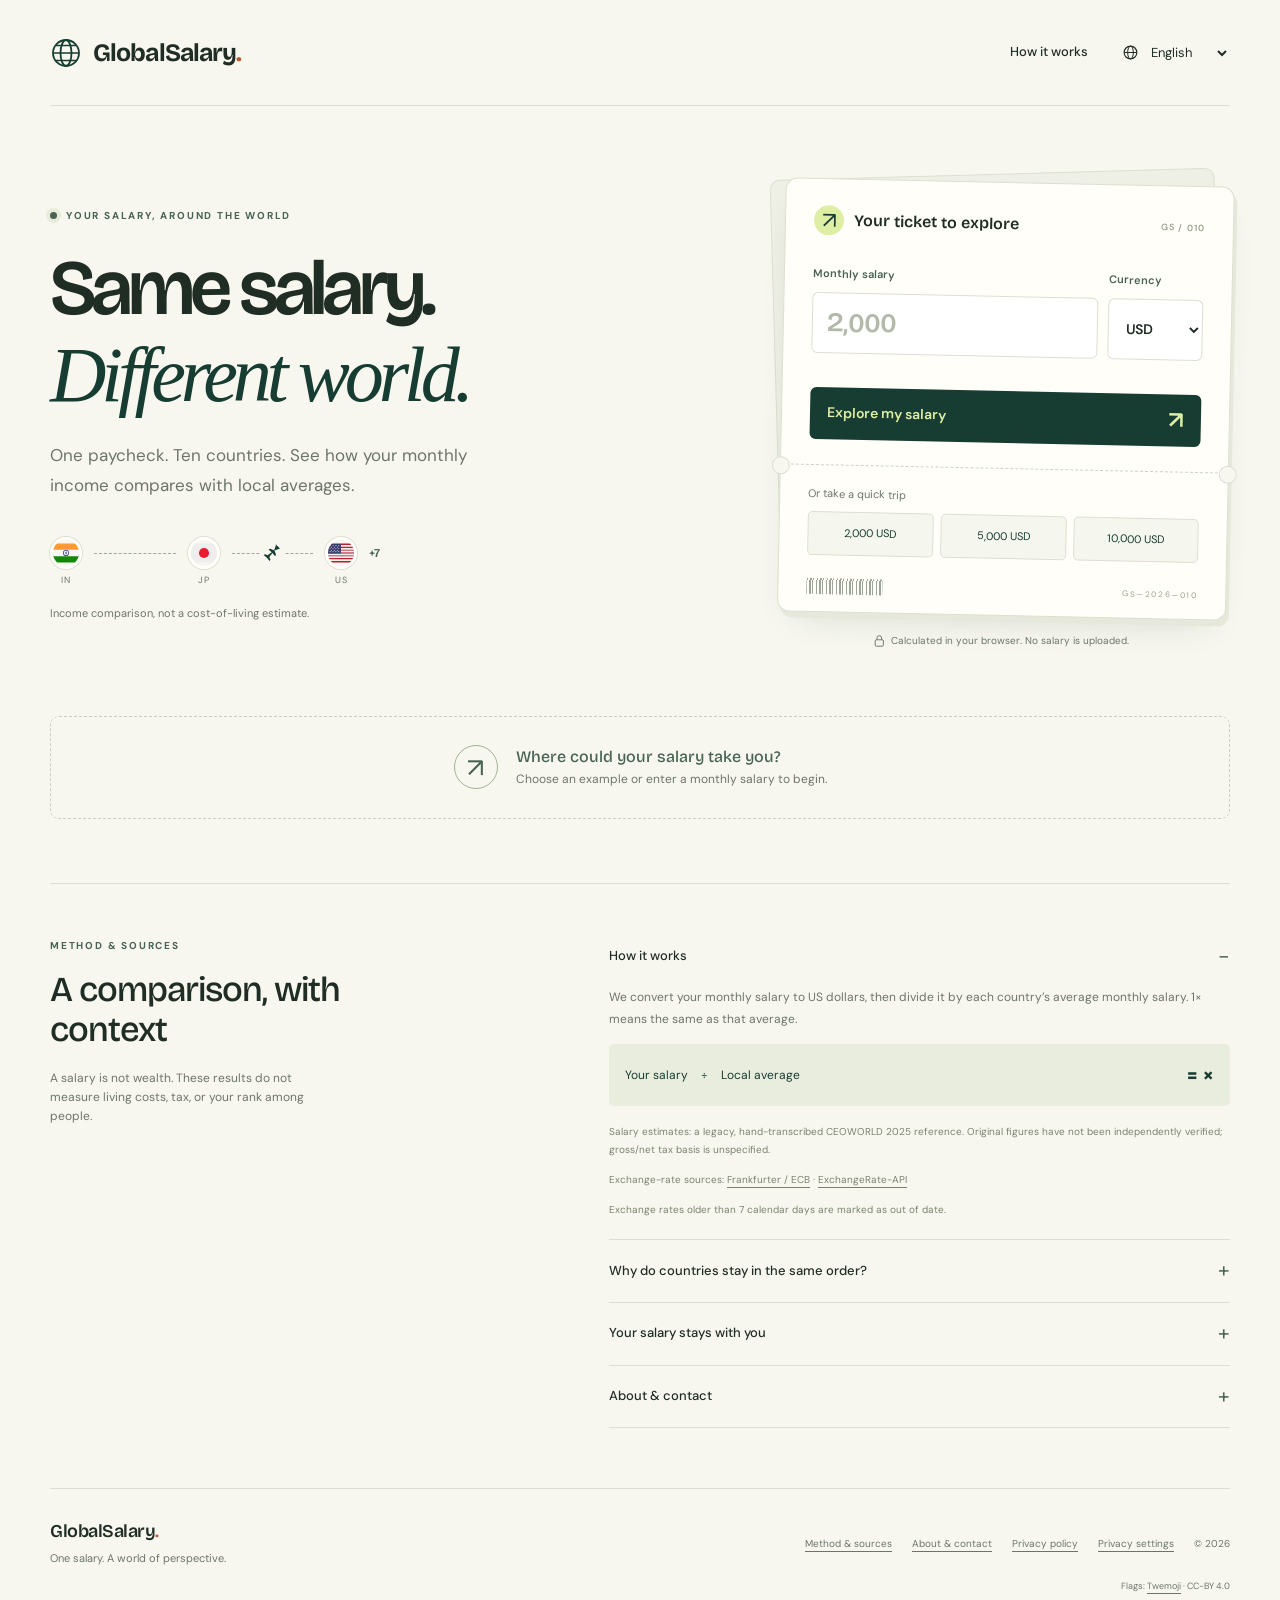
==== commit 9b7e225c: "feat(网站): 接入可选 GA4 统计与隐私控制" ====
--- a/index.html
+++ b/index.html
@@ -2,6 +2,8 @@
 <html lang="en">
 <head>
   <meta charset="UTF-8">
+  <meta name="referrer" content="no-referrer">
+  <script src="js/visit.js"></script>
   <meta name="viewport" content="width=device-width, initial-scale=1.0">
   <title>GlobalSalary — Same salary. Different world.</title>
   <meta name="description" content="Take your salary around the world. Compare your monthly income with average salaries in 10 countries, explore what-if scenarios, and share your salary passport.">
@@ -16,7 +18,6 @@
   <meta property="og:image:width" content="1200">
   <meta property="og:image:height" content="630">
   <meta name="theme-color" content="#173d32">
-  <meta name="referrer" content="no-referrer">
   <link rel="icon" href="data:image/svg+xml,%3Csvg xmlns='http://www.w3.org/2000/svg' viewBox='0 0 40 40'%3E%3Crect width='40' height='40' rx='12' fill='%23173d32'/%3E%3Ccircle cx='20' cy='20' r='12' fill='none' stroke='%23dbef98' stroke-width='2'/%3E%3Cellipse cx='20' cy='20' rx='5' ry='12' fill='none' stroke='%23dbef98' stroke-width='2'/%3E%3Cpath d='M8 20h24' stroke='%23dbef98' stroke-width='2'/%3E%3C/svg%3E">
   <link rel="preconnect" href="https://fonts.googleapis.com">
   <link rel="preconnect" href="https://fonts.gstatic.com" crossorigin>
@@ -115,10 +116,13 @@
         </div>
       </section>
     </main>
-    <footer class="footer"><div><a class="footer-brand" href="#">GlobalSalary<span>.</span></a><p data-i18n="footerTagline">One salary. A world of perspective.</p></div><div class="footer-right"><a href="#how-it-works" data-i18n="methodology">Method &amp; sources</a><a href="#privacy" id="privacy-link" data-i18n="privacyTitle">Your salary stays with you</a><span>© 2026</span><span class="credit">Flags: <a href="https://github.com/twitter/twemoji" rel="license noopener">Twemoji</a> · CC-BY 4.0</span></div></footer>
+    <footer class="footer"><div><a class="footer-brand" href="#">GlobalSalary<span>.</span></a><p data-i18n="footerTagline">One salary. A world of perspective.</p></div><div class="footer-right"><a href="#how-it-works" data-i18n="methodology">Method &amp; sources</a><a href="about.html" data-language-link data-i18n="aboutTitle">About &amp; contact</a><a href="privacy.html" data-language-link data-i18n="privacyPolicy">Privacy policy</a><button type="button" class="text-button" data-privacy-settings data-i18n="privacySettings">Privacy settings</button><span>© 2026</span><span class="credit">Flags: <a href="https://github.com/twitter/twemoji" rel="license noopener">Twemoji</a> · CC-BY 4.0</span></div></footer>
   </div>
   <div id="toast" class="toast" role="status" aria-live="polite" hidden></div>
+  <section class="consent-banner" id="consent-banner" aria-labelledby="consent-title" hidden><div><h2 id="consent-title" data-i18n="consentTitle">Help us improve this little trip?</h2><p data-i18n="consentDescription">Allow Google Analytics to measure visits and actions? Your salary is excluded. You can say no and keep using everything.</p><a href="privacy.html" data-language-link data-i18n="privacyPolicy">Privacy policy</a></div><div class="consent-buttons"><button type="button" class="link-btn" id="consent-decline" data-i18n="consentDecline">Decline</button><button type="button" class="save-btn" id="consent-accept" data-i18n="consentAccept">Allow analytics</button></div></section>
   <script src="js/i18n.js"></script>
+  <script src="js/site-config.js"></script>
+  <script src="js/analytics.js"></script>
   <script src="js/exchange.js"></script>
   <script src="js/levels.js"></script>
   <script src="js/calculator.js"></script>
--- a/css/style.css
+++ b/css/style.css
@@ -304,6 +304,25 @@
   .footer-right { flex-direction: row; align-items: center; justify-content: start; gap: 5px 16px; }
   .footer-right > .credit { text-align: left; }
 }
+.text-button { padding: 0; border: 0; background: transparent; color: inherit; text-align: inherit; text-decoration: underline; text-underline-offset: 4px; min-height: 44px; }
+.footer-right > .text-button { font-size: inherit; }
+.consent-banner { position: fixed; z-index: 30; left: 50%; bottom: 16px; transform: translateX(-50%); width: min(850px, calc(100% - 32px)); max-height: calc(100dvh - 32px); overflow: auto; display: flex; align-items: center; gap: 24px; padding: 20px 24px; border: 1px solid var(--line); border-radius: 12px; background: var(--surface); box-shadow: 0 8px 40px #173d3229; }
+.consent-banner h2 { margin: 0 0 6px; font-family: var(--display); font-size: 18px; line-height: 1.4; letter-spacing: 0; }
+.consent-banner p { margin: 0 0 6px; color: var(--green-muted); font-size: 13px; }
+.consent-banner a { font-size: 12px; }
+.consent-buttons { display: flex; gap: 10px; flex-shrink: 0; }
+.consent-buttons button { min-height: 44px; padding: 10px 15px; font-size: 13px; }
+.legal-page { width: min(760px, 100%); margin: 0 auto; padding: 48px 0 64px; overflow-wrap: break-word; }
+.legal-page > a:first-child { display: inline-flex; align-items: center; min-height: 44px; font-size: 13px; margin-bottom: 20px; }
+.legal-page h1, :lang(zh-CN) .legal-page h1, :lang(ja) .legal-page h1, :lang(ko) .legal-page h1, :lang(hi) .legal-page h1 { font-size: clamp(30px, 6vw, 48px); letter-spacing: -.035em; line-height: 1.25; }
+.legal-page h2 { margin: 30px 0 12px; font-size: 21px; line-height: 1.5; }
+.legal-page p { line-height: 1.9; }
+.legal-date { color: var(--muted); font-size: 13px; }
+@media (max-width: 700px) {
+  .consent-banner { flex-direction: column; align-items: stretch; gap: 14px; padding: 17px 19px; }
+  .consent-buttons { display: grid; grid-template-columns: 1fr 1fr; }
+  .legal-page { padding-top: 24px; }
+}
 @media (prefers-reduced-motion: reduce) {
   html { scroll-behavior: auto; }
   *, *::before, *::after { animation: none !important; transition: none !important; }
